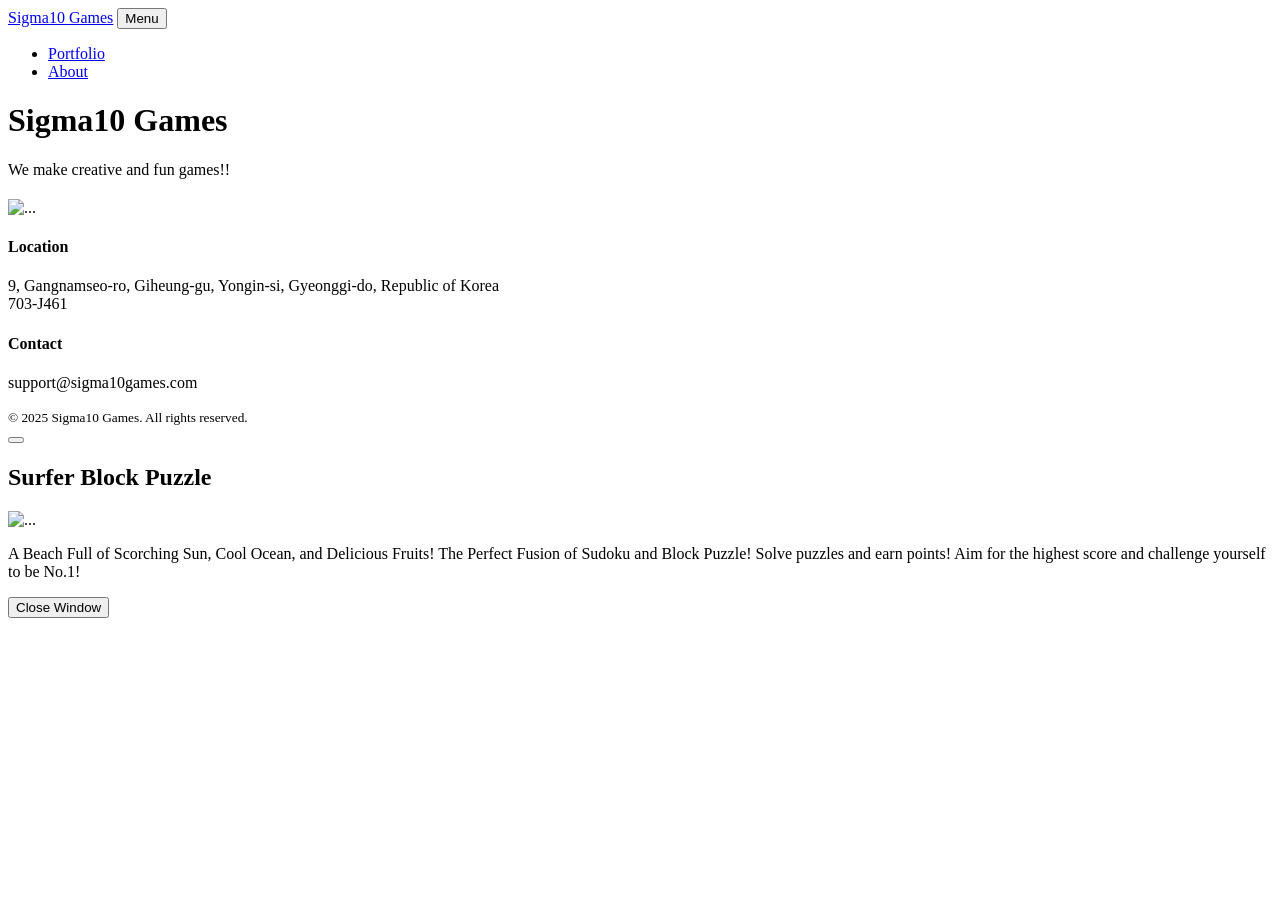
==== index.html @ 7300a193 "Add files via upload" ====
<!DOCTYPE html>
<html lang="en">
    <head>
        <meta charset="utf-8" />
        <meta name="viewport" content="width=device-width, initial-scale=1, shrink-to-fit=no" />
        <meta name="description" content="" />
        <meta name="author" content="" />
        <title>Sigma10 Games</title>
        <!-- Favicon-->
        <link rel="icon" type="image/x-icon" href="assets/favicon.ico" />
        <!-- Font Awesome icons (free version)-->
        <script src="https://use.fontawesome.com/releases/v6.3.0/js/all.js" crossorigin="anonymous"></script>
        <!-- Google fonts-->
        <link href="https://fonts.googleapis.com/css?family=Montserrat:400,700" rel="stylesheet" type="text/css" />
        <link href="https://fonts.googleapis.com/css?family=Lato:400,700,400italic,700italic" rel="stylesheet" type="text/css" />
        <!-- Core theme CSS (includes Bootstrap)-->
        <link href="css/styles.css" rel="stylesheet" />
    </head>
    <body id="page-top">
        <!-- Navigation-->
        <nav class="navbar navbar-expand-lg bg-secondary text-uppercase fixed-top" id="mainNav">
            <div class="container">
                <a class="navbar-brand" href="#page-top">Sigma10 Games</a>
                <button class="navbar-toggler text-uppercase font-weight-bold bg-primary text-white rounded" type="button" data-bs-toggle="collapse" data-bs-target="#navbarResponsive" aria-controls="navbarResponsive" aria-expanded="false" aria-label="Toggle navigation">
                    Menu
                    <i class="fas fa-bars"></i>
                </button>
                <div class="collapse navbar-collapse" id="navbarResponsive">
                    <ul class="navbar-nav ms-auto">
                        <li class="nav-item mx-0 mx-lg-1"><a class="nav-link py-3 px-0 px-lg-3 rounded" href="#portfolio">Portfolio</a></li>
                        <li class="nav-item mx-0 mx-lg-1"><a class="nav-link py-3 px-0 px-lg-3 rounded" href="#about">About</a></li>
                        <!--li class="nav-item mx-0 mx-lg-1"><a class="nav-link py-3 px-0 px-lg-3 rounded" href="#contact">Contact</a></li-->
                    </ul>
                </div>
            </div>
        </nav>
        <!-- Masthead-->
        <header class="masthead bg-primary text-white text-center">
            <div class="container d-flex align-items-center flex-column">
                <!-- Masthead Avatar Image-->
                <!-- img class="masthead-avatar mb-5" src="assets/img/background1.jpg" alt="..." /-->
                <!-- Masthead Heading-->
                <h1 class="masthead-heading text-uppercase mb-0">Sigma10 Games</h1>
                <!-- Icon Divider-->
                <div class="divider-custom divider-light">
                    <div class="divider-custom-line"></div>
                    <div class="divider-custom-icon"><i class="fas fa-star"></i></div>
                    <div class="divider-custom-line"></div>
                </div>
                <!-- Masthead Subheading-->
                <p class="masthead-subheading font-weight-light mb-0">We make creative and fun games!!</p>
            </div>
        </header>
        <!-- Portfolio Section-->
        <section class="page-section portfolio" id="portfolio">
            <div class="container">
                <!-- Portfolio Section Heading-->
                <h2 class="page-section-heading text-center text-uppercase text-secondary mb-0"></h2>
                <!-- Icon Divider-->
                <div class="divider-custom">
                    <div class="divider-custom-line"></div>
                    <div class="divider-custom-icon"><i class="fas fa-star"></i></div>
                    <div class="divider-custom-line"></div>
                </div>
                <!-- Portfolio Grid Items-->
                <div class="row justify-content-center">
                    <!-- Portfolio Item 1-->
                    <div class="col-md-6 col-lg-4 mb-5">
                        <div class="portfolio-item mx-auto" data-bs-toggle="modal" data-bs-target="#portfolioModal1">
                            <div class="portfolio-item-caption d-flex align-items-center justify-content-center h-100 w-100">
                                <div class="portfolio-item-caption-content text-center text-white"><i class="fas fa-plus fa-3x"></i></div>
                            </div>
                            <img class="img-fluid" src="assets/img/portfolio/surfer_block_puzzle.png" alt="..." />
                        </div>
                    </div>
                </div>
            </div>
        </section>
        <!-- Footer-->
        <footer class="footer text-center">
            <div class="container">
                <div class="row">
                    <!-- Footer Location-->
                    <div class="col-lg-4 mb-5 mb-lg-0">

                    </div>
                    <!-- Footer Social Icons-->
                    <div class="col-lg-4 mb-5 mb-lg-0">
                        <h4 class="text-uppercase mb-4">Location</h4>
                        <p class="lead mb-0">
                            9, Gangnamseo-ro, Giheung-gu, Yongin-si, Gyeonggi-do, Republic of Korea
                            <br />
                            703-J461
                        </p>
                    </div>
                    <!-- Footer About Text-->
                    <div class="col-lg-4">
                        <h4 class="text-uppercase mb-4">Contact</h4>
                        <p class="lead mb-0">
                            support@sigma10games.com
                        </p>
                    </div>
                </div>
            </div>
        </footer>
        <!-- Copyright Section-->
        <div class="copyright py-4 text-center text-white">
            <div class="container"><small> &copy; 2025 Sigma10 Games. All rights reserved.</small></div>
        </div>
        <!-- Portfolio Modals-->
        <!-- Portfolio Modal 1-->
        <div class="portfolio-modal modal fade" id="portfolioModal1" tabindex="-1" aria-labelledby="portfolioModal1" aria-hidden="true">
            <div class="modal-dialog modal-xl">
                <div class="modal-content">
                    <div class="modal-header border-0"><button class="btn-close" type="button" data-bs-dismiss="modal" aria-label="Close"></button></div>
                    <div class="modal-body text-center pb-5">
                        <div class="container">
                            <div class="row justify-content-center">
                                <div class="col-lg-8">
                                    <!-- Portfolio Modal - Title-->
                                    <h2 class="portfolio-modal-title text-secondary text-uppercase mb-0">Surfer Block Puzzle</h2>
                                    <!-- Icon Divider-->
                                    <div class="divider-custom">
                                        <div class="divider-custom-line"></div>
                                        <div class="divider-custom-icon"><i class="fas fa-star"></i></div>
                                        <div class="divider-custom-line"></div>
                                    </div>
                                    <!-- Portfolio Modal - Image-->
                                    <img class="img-fluid rounded mb-5" src="assets/img/portfolio/surfer_block_puzzle.png" alt="..." />
                                    <!-- Portfolio Modal - Text-->
                                    <p class="mb-4">A Beach Full of Scorching Sun, Cool Ocean, and Delicious Fruits!
                                    The Perfect Fusion of Sudoku and Block Puzzle!
                                    Solve puzzles and earn points!
                                    Aim for the highest score and challenge yourself to be No.1!</p>
                                    <button class="btn btn-primary" data-bs-dismiss="modal">
                                        <i class="fas fa-xmark fa-fw"></i>
                                        Close Window
                                    </button>
                                </div>
                            </div>
                        </div>
                    </div>
                </div>
            </div>
        </div>
        <!-- Bootstrap core JS-->
        <script src="https://cdn.jsdelivr.net/npm/bootstrap@5.2.3/dist/js/bootstrap.bundle.min.js"></script>
        <!-- Core theme JS-->
        <script src="js/scripts.js"></script>
        <!-- * * * * * * * * * * * * * * * * * * * * * * * * * * * * * * * * * * * * * * * *-->
        <!-- * *                               SB Forms JS                               * *-->
        <!-- * * Activate your form at https://startbootstrap.com/solution/contact-forms * *-->
        <!-- * * * * * * * * * * * * * * * * * * * * * * * * * * * * * * * * * * * * * * * *-->
        <script src="https://cdn.startbootstrap.com/sb-forms-latest.js"></script>
    </body>
</html>
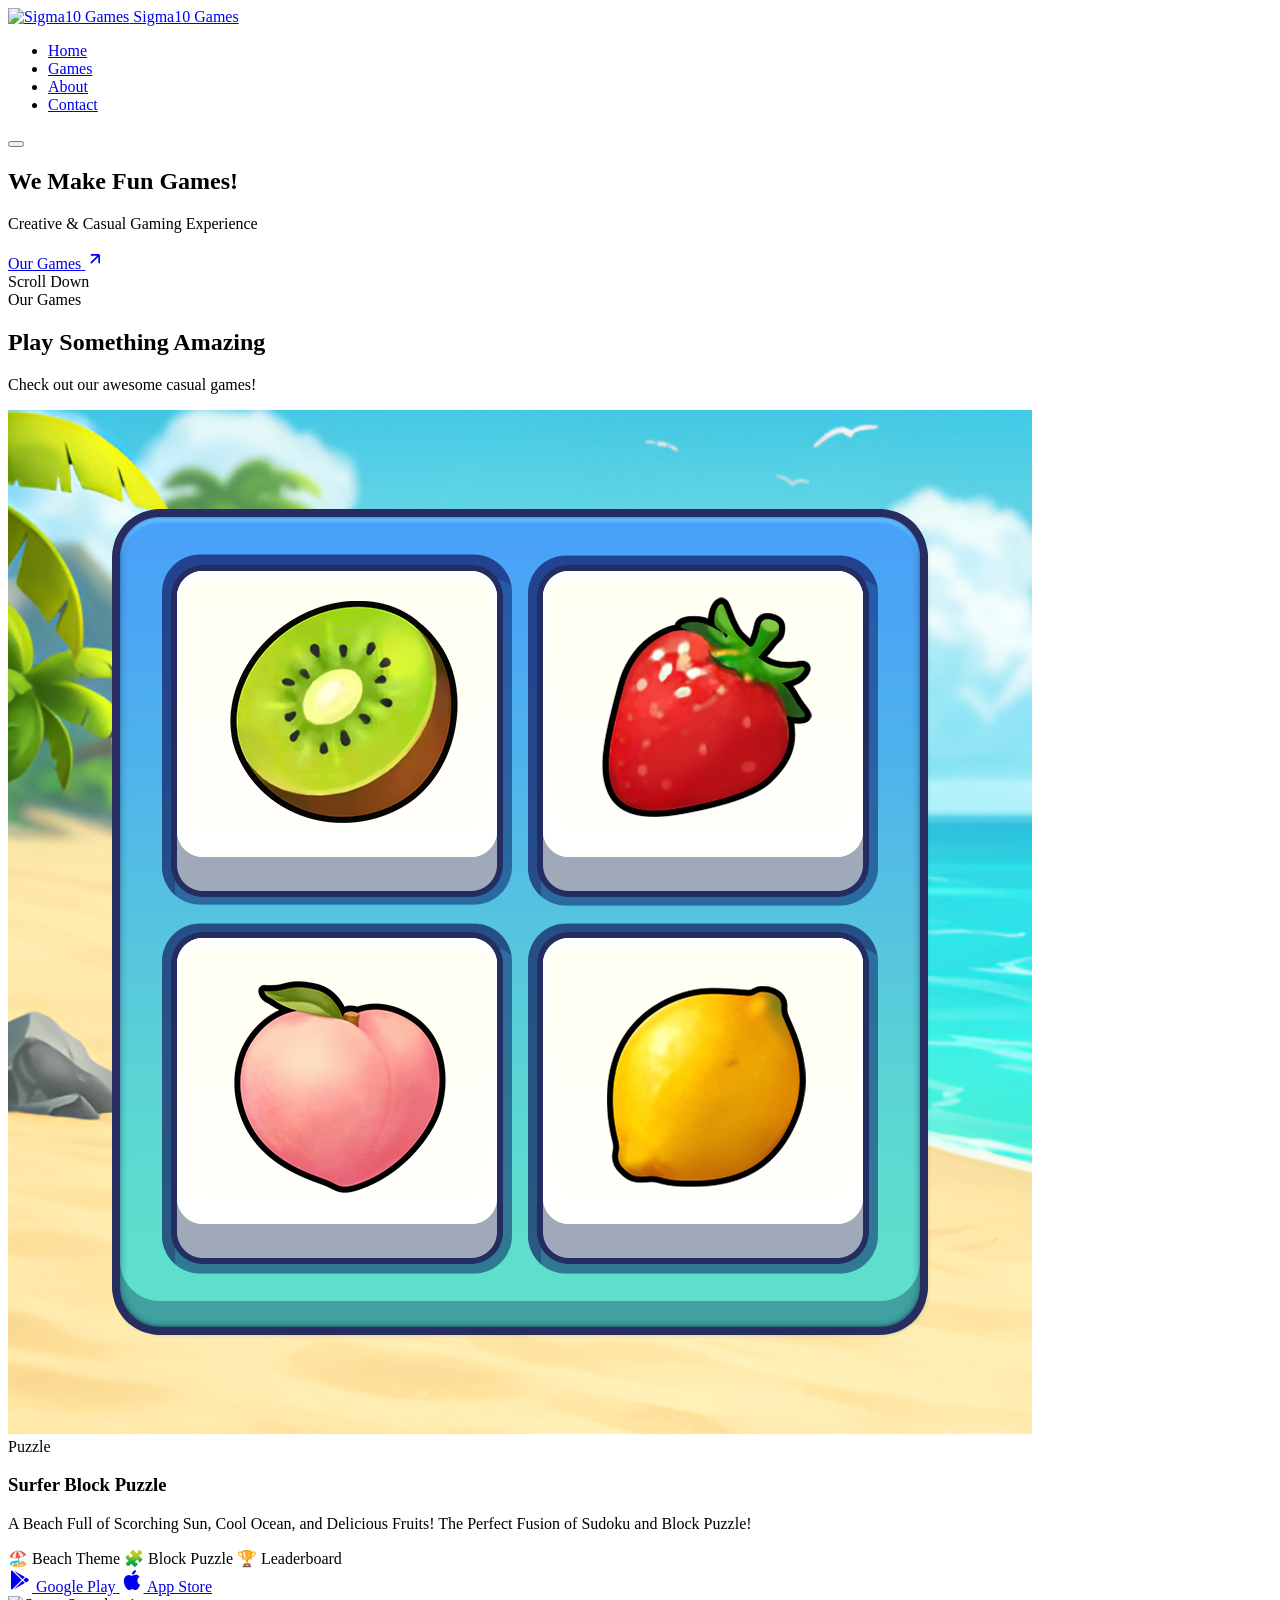
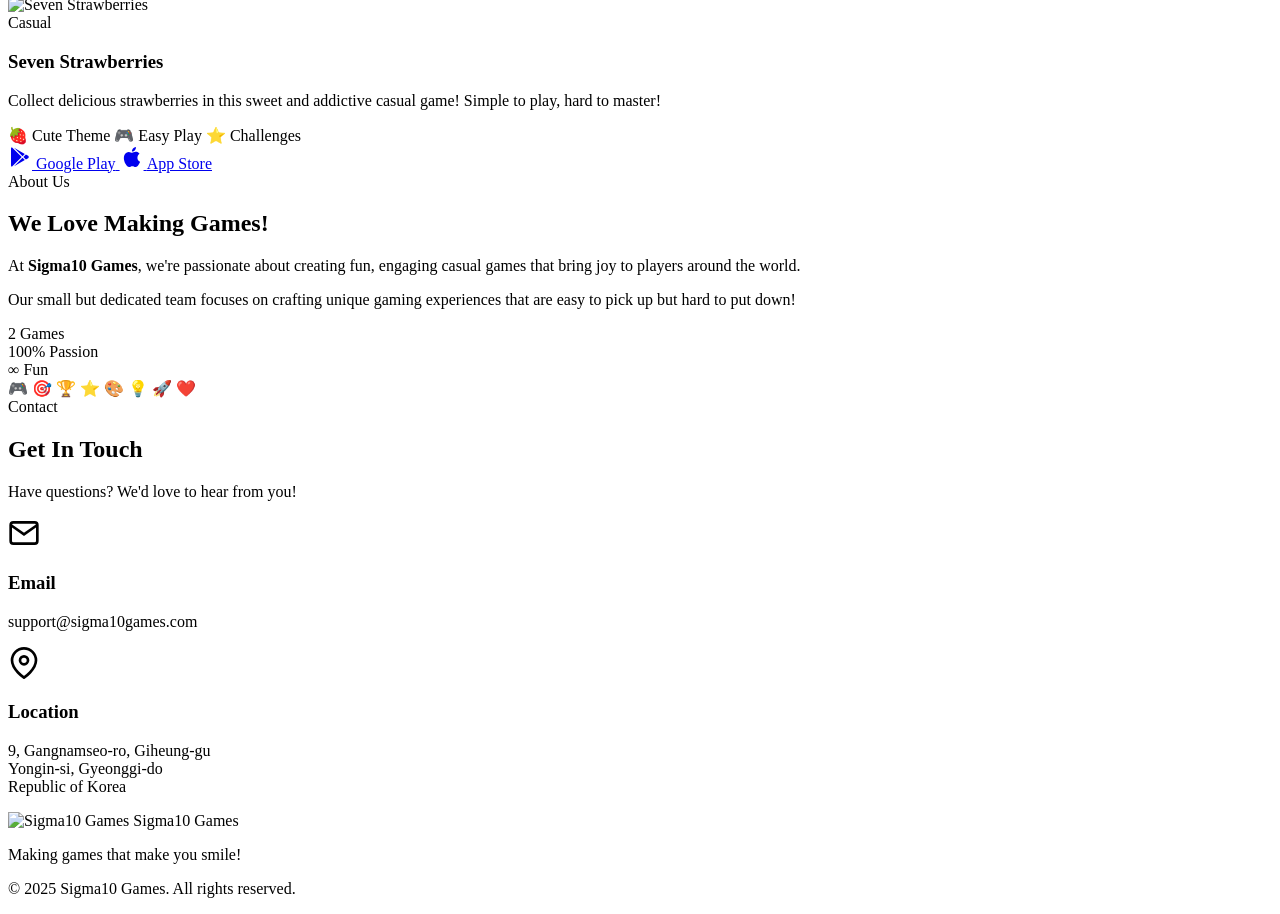
==== commit bf433555: "Add files via upload" ====
--- a/index.html
+++ b/index.html
@@ -1,156 +1,248 @@
 <!DOCTYPE html>
-<html lang="en">
-    <head>
-        <meta charset="utf-8" />
-        <meta name="viewport" content="width=device-width, initial-scale=1, shrink-to-fit=no" />
-        <meta name="description" content="" />
-        <meta name="author" content="" />
-        <title>Sigma10 Games</title>
-        <!-- Favicon-->
-        <link rel="icon" type="image/x-icon" href="assets/favicon.ico" />
-        <!-- Font Awesome icons (free version)-->
-        <script src="https://use.fontawesome.com/releases/v6.3.0/js/all.js" crossorigin="anonymous"></script>
-        <!-- Google fonts-->
-        <link href="https://fonts.googleapis.com/css?family=Montserrat:400,700" rel="stylesheet" type="text/css" />
-        <link href="https://fonts.googleapis.com/css?family=Lato:400,700,400italic,700italic" rel="stylesheet" type="text/css" />
-        <!-- Core theme CSS (includes Bootstrap)-->
-        <link href="css/styles.css" rel="stylesheet" />
-    </head>
-    <body id="page-top">
-        <!-- Navigation-->
-        <nav class="navbar navbar-expand-lg bg-secondary text-uppercase fixed-top" id="mainNav">
-            <div class="container">
-                <a class="navbar-brand" href="#page-top">Sigma10 Games</a>
-                <button class="navbar-toggler text-uppercase font-weight-bold bg-primary text-white rounded" type="button" data-bs-toggle="collapse" data-bs-target="#navbarResponsive" aria-controls="navbarResponsive" aria-expanded="false" aria-label="Toggle navigation">
-                    Menu
-                    <i class="fas fa-bars"></i>
-                </button>
-                <div class="collapse navbar-collapse" id="navbarResponsive">
-                    <ul class="navbar-nav ms-auto">
-                        <li class="nav-item mx-0 mx-lg-1"><a class="nav-link py-3 px-0 px-lg-3 rounded" href="#portfolio">Portfolio</a></li>
-                        <li class="nav-item mx-0 mx-lg-1"><a class="nav-link py-3 px-0 px-lg-3 rounded" href="#about">About</a></li>
-                        <!--li class="nav-item mx-0 mx-lg-1"><a class="nav-link py-3 px-0 px-lg-3 rounded" href="#contact">Contact</a></li-->
-                    </ul>
-                </div>
-            </div>
-        </nav>
-        <!-- Masthead-->
-        <header class="masthead bg-primary text-white text-center">
-            <div class="container d-flex align-items-center flex-column">
-                <!-- Masthead Avatar Image-->
-                <!-- img class="masthead-avatar mb-5" src="assets/img/background1.jpg" alt="..." /-->
-                <!-- Masthead Heading-->
-                <h1 class="masthead-heading text-uppercase mb-0">Sigma10 Games</h1>
-                <!-- Icon Divider-->
-                <div class="divider-custom divider-light">
-                    <div class="divider-custom-line"></div>
-                    <div class="divider-custom-icon"><i class="fas fa-star"></i></div>
-                    <div class="divider-custom-line"></div>
-                </div>
-                <!-- Masthead Subheading-->
-                <p class="masthead-subheading font-weight-light mb-0">We make creative and fun games!!</p>
-            </div>
-        </header>
-        <!-- Portfolio Section-->
-        <section class="page-section portfolio" id="portfolio">
-            <div class="container">
-                <!-- Portfolio Section Heading-->
-                <h2 class="page-section-heading text-center text-uppercase text-secondary mb-0"></h2>
-                <!-- Icon Divider-->
-                <div class="divider-custom">
-                    <div class="divider-custom-line"></div>
-                    <div class="divider-custom-icon"><i class="fas fa-star"></i></div>
-                    <div class="divider-custom-line"></div>
-                </div>
-                <!-- Portfolio Grid Items-->
-                <div class="row justify-content-center">
-                    <!-- Portfolio Item 1-->
-                    <div class="col-md-6 col-lg-4 mb-5">
-                        <div class="portfolio-item mx-auto" data-bs-toggle="modal" data-bs-target="#portfolioModal1">
-                            <div class="portfolio-item-caption d-flex align-items-center justify-content-center h-100 w-100">
-                                <div class="portfolio-item-caption-content text-center text-white"><i class="fas fa-plus fa-3x"></i></div>
-                            </div>
-                            <img class="img-fluid" src="assets/img/portfolio/surfer_block_puzzle.png" alt="..." />
-                        </div>
-                    </div>
-                </div>
-            </div>
-        </section>
-        <!-- Footer-->
-        <footer class="footer text-center">
-            <div class="container">
-                <div class="row">
-                    <!-- Footer Location-->
-                    <div class="col-lg-4 mb-5 mb-lg-0">
-
-                    </div>
-                    <!-- Footer Social Icons-->
-                    <div class="col-lg-4 mb-5 mb-lg-0">
-                        <h4 class="text-uppercase mb-4">Location</h4>
-                        <p class="lead mb-0">
-                            9, Gangnamseo-ro, Giheung-gu, Yongin-si, Gyeonggi-do, Republic of Korea
-                            <br />
-                            703-J461
+<html lang="ko">
+<head>
+    <meta charset="UTF-8">
+    <meta name="viewport" content="width=device-width, initial-scale=1.0">
+    <meta name="description" content="Sigma10 Games - We make fun and creative casual games!">
+    <title>Sigma10 Games</title>
+    <link rel="icon" type="image/x-icon" href="assets/favicon.ico">
+    <link href="https://fonts.googleapis.com/css2?family=Nunito:wght@400;600;700;800&display=swap" rel="stylesheet">
+    <link rel="stylesheet" href="css/styles.css">
+</head>
+<body>
+    <!-- Navigation -->
+    <nav class="navbar">
+        <div class="container nav-container">
+            <a href="#" class="logo">
+                <img src="assets/img/SIGMA10_LOGO.png" alt="Sigma10 Games">
+                <span>Sigma10 Games</span>
+            </a>
+            <ul class="nav-links">
+                <li><a href="#home">Home</a></li>
+                <li><a href="#games">Games</a></li>
+                <li><a href="#about">About</a></li>
+                <li><a href="#contact">Contact</a></li>
+            </ul>
+            <button class="mobile-menu-btn" aria-label="Toggle menu">
+                <span></span>
+                <span></span>
+                <span></span>
+            </button>
+        </div>
+    </nav>
+
+    <!-- Hero Section -->
+    <section id="home" class="hero">
+        <div class="hero-bg">
+            <div class="floating-shape shape1"></div>
+            <div class="floating-shape shape2"></div>
+            <div class="floating-shape shape3"></div>
+            <div class="floating-shape shape4"></div>
+            <div class="floating-shape shape5"></div>
+        </div>
+        <div class="container hero-content">
+            <h1 class="hero-title">
+                <span class="wave">W</span><span class="wave">e</span><span class="wave"> </span>
+                <span class="wave">M</span><span class="wave">a</span><span class="wave">k</span><span class="wave">e</span><span class="wave"> </span>
+                <span class="highlight">Fun</span> Games!
+            </h1>
+            <p class="hero-subtitle">Creative & Casual Gaming Experience</p>
+            <a href="#games" class="btn btn-primary">
+                <span>Our Games</span>
+                <svg width="20" height="20" viewBox="0 0 24 24" fill="none" stroke="currentColor" stroke-width="2">
+                    <path d="M7 17L17 7M17 7H7M17 7V17"/>
+                </svg>
+            </a>
+        </div>
+        <div class="scroll-indicator">
+            <div class="mouse">
+                <div class="wheel"></div>
+            </div>
+            <span>Scroll Down</span>
+        </div>
+    </section>
+
+    <!-- Games Section -->
+    <section id="games" class="games-section">
+        <div class="container">
+            <div class="section-header">
+                <span class="section-tag">Our Games</span>
+                <h2 class="section-title">Play Something Amazing</h2>
+                <p class="section-desc">Check out our awesome casual games!</p>
+            </div>
+
+            <div class="games-grid">
+                <!-- Game 1: Surfer Block Puzzle -->
+                <div class="game-card">
+                    <div class="game-image">
+                        <img src="assets/img/portfolio/surfer_block_puzzle.png" alt="Surfer Block Puzzle">
+                        <div class="game-overlay">
+                            <span class="game-badge">Puzzle</span>
+                        </div>
+                    </div>
+                    <div class="game-content">
+                        <h3 class="game-title">Surfer Block Puzzle</h3>
+                        <p class="game-desc">
+                            A Beach Full of Scorching Sun, Cool Ocean, and Delicious Fruits!
+                            The Perfect Fusion of Sudoku and Block Puzzle!
                         </p>
-                    </div>
-                    <!-- Footer About Text-->
-                    <div class="col-lg-4">
-                        <h4 class="text-uppercase mb-4">Contact</h4>
-                        <p class="lead mb-0">
-                            support@sigma10games.com
+                        <div class="game-features">
+                            <span class="feature"><span class="feature-icon">🏖️</span> Beach Theme</span>
+                            <span class="feature"><span class="feature-icon">🧩</span> Block Puzzle</span>
+                            <span class="feature"><span class="feature-icon">🏆</span> Leaderboard</span>
+                        </div>
+                        <div class="game-links">
+                            <a href="https://play.google.com/store/apps/details?id=com.marina.projj" target="_blank" class="store-btn google-play">
+                                <svg viewBox="0 0 24 24" width="24" height="24">
+                                    <path fill="currentColor" d="M3,20.5V3.5C3,2.91 3.34,2.39 3.84,2.15L13.69,12L3.84,21.85C3.34,21.6 3,21.09 3,20.5M16.81,15.12L6.05,21.34L14.54,12.85L16.81,15.12M20.16,10.81C20.5,11.08 20.75,11.5 20.75,12C20.75,12.5 20.5,12.92 20.16,13.19L17.89,14.5L15.39,12L17.89,9.5L20.16,10.81M6.05,2.66L16.81,8.88L14.54,11.15L6.05,2.66Z"/>
+                                </svg>
+                                <span>Google Play</span>
+                            </a>
+                            <a href="https://apps.apple.com/app/id6695753098" target="_blank" class="store-btn app-store">
+                                <svg viewBox="0 0 24 24" width="24" height="24">
+                                    <path fill="currentColor" d="M18.71,19.5C17.88,20.74 17,21.95 15.66,21.97C14.32,22 13.89,21.18 12.37,21.18C10.84,21.18 10.37,21.95 9.1,22C7.79,22.05 6.8,20.68 5.96,19.47C4.25,17 2.94,12.45 4.7,9.39C5.57,7.87 7.13,6.91 8.82,6.88C10.1,6.86 11.32,7.75 12.11,7.75C12.89,7.75 14.37,6.68 15.92,6.84C16.57,6.87 18.39,7.1 19.56,8.82C19.47,8.88 17.39,10.1 17.41,12.63C17.44,15.65 20.06,16.66 20.09,16.67C20.06,16.74 19.67,18.11 18.71,19.5M13,3.5C13.73,2.67 14.94,2.04 15.94,2C16.07,3.17 15.6,4.35 14.9,5.19C14.21,6.04 13.07,6.7 11.95,6.61C11.8,5.46 12.36,4.26 13,3.5Z"/>
+                                </svg>
+                                <span>App Store</span>
+                            </a>
+                        </div>
+                    </div>
+                </div>
+
+                <!-- Game 2: Seven Strawberries -->
+                <div class="game-card">
+                    <div class="game-image">
+                        <img src="assets/img/portfolio/seven_strawberries.png" alt="Seven Strawberries">
+                        <div class="game-overlay">
+                            <span class="game-badge">Casual</span>
+                        </div>
+                    </div>
+                    <div class="game-content">
+                        <h3 class="game-title">Seven Strawberries</h3>
+                        <p class="game-desc">
+                            Collect delicious strawberries in this sweet and addictive casual game!
+                            Simple to play, hard to master!
                         </p>
-                    </div>
-                </div>
-            </div>
-        </footer>
-        <!-- Copyright Section-->
-        <div class="copyright py-4 text-center text-white">
-            <div class="container"><small> &copy; 2025 Sigma10 Games. All rights reserved.</small></div>
-        </div>
-        <!-- Portfolio Modals-->
-        <!-- Portfolio Modal 1-->
-        <div class="portfolio-modal modal fade" id="portfolioModal1" tabindex="-1" aria-labelledby="portfolioModal1" aria-hidden="true">
-            <div class="modal-dialog modal-xl">
-                <div class="modal-content">
-                    <div class="modal-header border-0"><button class="btn-close" type="button" data-bs-dismiss="modal" aria-label="Close"></button></div>
-                    <div class="modal-body text-center pb-5">
-                        <div class="container">
-                            <div class="row justify-content-center">
-                                <div class="col-lg-8">
-                                    <!-- Portfolio Modal - Title-->
-                                    <h2 class="portfolio-modal-title text-secondary text-uppercase mb-0">Surfer Block Puzzle</h2>
-                                    <!-- Icon Divider-->
-                                    <div class="divider-custom">
-                                        <div class="divider-custom-line"></div>
-                                        <div class="divider-custom-icon"><i class="fas fa-star"></i></div>
-                                        <div class="divider-custom-line"></div>
-                                    </div>
-                                    <!-- Portfolio Modal - Image-->
-                                    <img class="img-fluid rounded mb-5" src="assets/img/portfolio/surfer_block_puzzle.png" alt="..." />
-                                    <!-- Portfolio Modal - Text-->
-                                    <p class="mb-4">A Beach Full of Scorching Sun, Cool Ocean, and Delicious Fruits!
-                                    The Perfect Fusion of Sudoku and Block Puzzle!
-                                    Solve puzzles and earn points!
-                                    Aim for the highest score and challenge yourself to be No.1!</p>
-                                    <button class="btn btn-primary" data-bs-dismiss="modal">
-                                        <i class="fas fa-xmark fa-fw"></i>
-                                        Close Window
-                                    </button>
-                                </div>
-                            </div>
-                        </div>
-                    </div>
-                </div>
-            </div>
-        </div>
-        <!-- Bootstrap core JS-->
-        <script src="https://cdn.jsdelivr.net/npm/bootstrap@5.2.3/dist/js/bootstrap.bundle.min.js"></script>
-        <!-- Core theme JS-->
-        <script src="js/scripts.js"></script>
-        <!-- * * * * * * * * * * * * * * * * * * * * * * * * * * * * * * * * * * * * * * * *-->
-        <!-- * *                               SB Forms JS                               * *-->
-        <!-- * * Activate your form at https://startbootstrap.com/solution/contact-forms * *-->
-        <!-- * * * * * * * * * * * * * * * * * * * * * * * * * * * * * * * * * * * * * * * *-->
-        <script src="https://cdn.startbootstrap.com/sb-forms-latest.js"></script>
-    </body>
+                        <div class="game-features">
+                            <span class="feature"><span class="feature-icon">🍓</span> Cute Theme</span>
+                            <span class="feature"><span class="feature-icon">🎮</span> Easy Play</span>
+                            <span class="feature"><span class="feature-icon">⭐</span> Challenges</span>
+                        </div>
+                        <div class="game-links">
+                            <a href="https://play.google.com/store/apps/details?id=com.sigma10games.sevenstrawberries" target="_blank" class="store-btn google-play">
+                                <svg viewBox="0 0 24 24" width="24" height="24">
+                                    <path fill="currentColor" d="M3,20.5V3.5C3,2.91 3.34,2.39 3.84,2.15L13.69,12L3.84,21.85C3.34,21.6 3,21.09 3,20.5M16.81,15.12L6.05,21.34L14.54,12.85L16.81,15.12M20.16,10.81C20.5,11.08 20.75,11.5 20.75,12C20.75,12.5 20.5,12.92 20.16,13.19L17.89,14.5L15.39,12L17.89,9.5L20.16,10.81M6.05,2.66L16.81,8.88L14.54,11.15L6.05,2.66Z"/>
+                                </svg>
+                                <span>Google Play</span>
+                            </a>
+                            <a href="https://apps.apple.com/app/id6746425156" target="_blank" class="store-btn app-store">
+                                <svg viewBox="0 0 24 24" width="24" height="24">
+                                    <path fill="currentColor" d="M18.71,19.5C17.88,20.74 17,21.95 15.66,21.97C14.32,22 13.89,21.18 12.37,21.18C10.84,21.18 10.37,21.95 9.1,22C7.79,22.05 6.8,20.68 5.96,19.47C4.25,17 2.94,12.45 4.7,9.39C5.57,7.87 7.13,6.91 8.82,6.88C10.1,6.86 11.32,7.75 12.11,7.75C12.89,7.75 14.37,6.68 15.92,6.84C16.57,6.87 18.39,7.1 19.56,8.82C19.47,8.88 17.39,10.1 17.41,12.63C17.44,15.65 20.06,16.66 20.09,16.67C20.06,16.74 19.67,18.11 18.71,19.5M13,3.5C13.73,2.67 14.94,2.04 15.94,2C16.07,3.17 15.6,4.35 14.9,5.19C14.21,6.04 13.07,6.7 11.95,6.61C11.8,5.46 12.36,4.26 13,3.5Z"/>
+                                </svg>
+                                <span>App Store</span>
+                            </a>
+                        </div>
+                    </div>
+                </div>
+            </div>
+        </div>
+    </section>
+
+    <!-- About Section -->
+    <section id="about" class="about-section">
+        <div class="container">
+            <div class="about-content">
+                <div class="about-text">
+                    <span class="section-tag">About Us</span>
+                    <h2 class="section-title">We Love Making Games!</h2>
+                    <p>
+                        At <strong>Sigma10 Games</strong>, we're passionate about creating fun,
+                        engaging casual games that bring joy to players around the world.
+                    </p>
+                    <p>
+                        Our small but dedicated team focuses on crafting unique gaming experiences
+                        that are easy to pick up but hard to put down!
+                    </p>
+                    <div class="about-stats">
+                        <div class="stat">
+                            <span class="stat-number">2</span>
+                            <span class="stat-label">Games</span>
+                        </div>
+                        <div class="stat">
+                            <span class="stat-number">100%</span>
+                            <span class="stat-label">Passion</span>
+                        </div>
+                        <div class="stat">
+                            <span class="stat-number">∞</span>
+                            <span class="stat-label">Fun</span>
+                        </div>
+                    </div>
+                </div>
+                <div class="about-visual">
+                    <div class="emoji-cloud">
+                        <span class="emoji e1">🎮</span>
+                        <span class="emoji e2">🎯</span>
+                        <span class="emoji e3">🏆</span>
+                        <span class="emoji e4">⭐</span>
+                        <span class="emoji e5">🎨</span>
+                        <span class="emoji e6">💡</span>
+                        <span class="emoji e7">🚀</span>
+                        <span class="emoji e8">❤️</span>
+                    </div>
+                </div>
+            </div>
+        </div>
+    </section>
+
+    <!-- Contact Section -->
+    <section id="contact" class="contact-section">
+        <div class="container">
+            <div class="section-header">
+                <span class="section-tag">Contact</span>
+                <h2 class="section-title">Get In Touch</h2>
+                <p class="section-desc">Have questions? We'd love to hear from you!</p>
+            </div>
+
+            <div class="contact-cards">
+                <div class="contact-card">
+                    <div class="contact-icon">
+                        <svg width="32" height="32" viewBox="0 0 24 24" fill="none" stroke="currentColor" stroke-width="2">
+                            <path d="M4 4h16c1.1 0 2 .9 2 2v12c0 1.1-.9 2-2 2H4c-1.1 0-2-.9-2-2V6c0-1.1.9-2 2-2z"/>
+                            <polyline points="22,6 12,13 2,6"/>
+                        </svg>
+                    </div>
+                    <h3>Email</h3>
+                    <p>support@sigma10games.com</p>
+                </div>
+                <div class="contact-card">
+                    <div class="contact-icon">
+                        <svg width="32" height="32" viewBox="0 0 24 24" fill="none" stroke="currentColor" stroke-width="2">
+                            <path d="M21 10c0 7-9 13-9 13s-9-6-9-13a9 9 0 0 1 18 0z"/>
+                            <circle cx="12" cy="10" r="3"/>
+                        </svg>
+                    </div>
+                    <h3>Location</h3>
+                    <p>9, Gangnamseo-ro, Giheung-gu<br>Yongin-si, Gyeonggi-do<br>Republic of Korea</p>
+                </div>
+            </div>
+        </div>
+    </section>
+
+    <!-- Footer -->
+    <footer class="footer">
+        <div class="container">
+            <div class="footer-content">
+                <div class="footer-logo">
+                    <img src="assets/img/SIGMA10_LOGO.png" alt="Sigma10 Games">
+                    <span>Sigma10 Games</span>
+                </div>
+                <p class="footer-tagline">Making games that make you smile!</p>
+            </div>
+            <div class="footer-bottom">
+                <p>&copy; 2025 Sigma10 Games. All rights reserved.</p>
+            </div>
+        </div>
+    </footer>
+
+    <script src="js/scripts.js"></script>
+</body>
 </html>
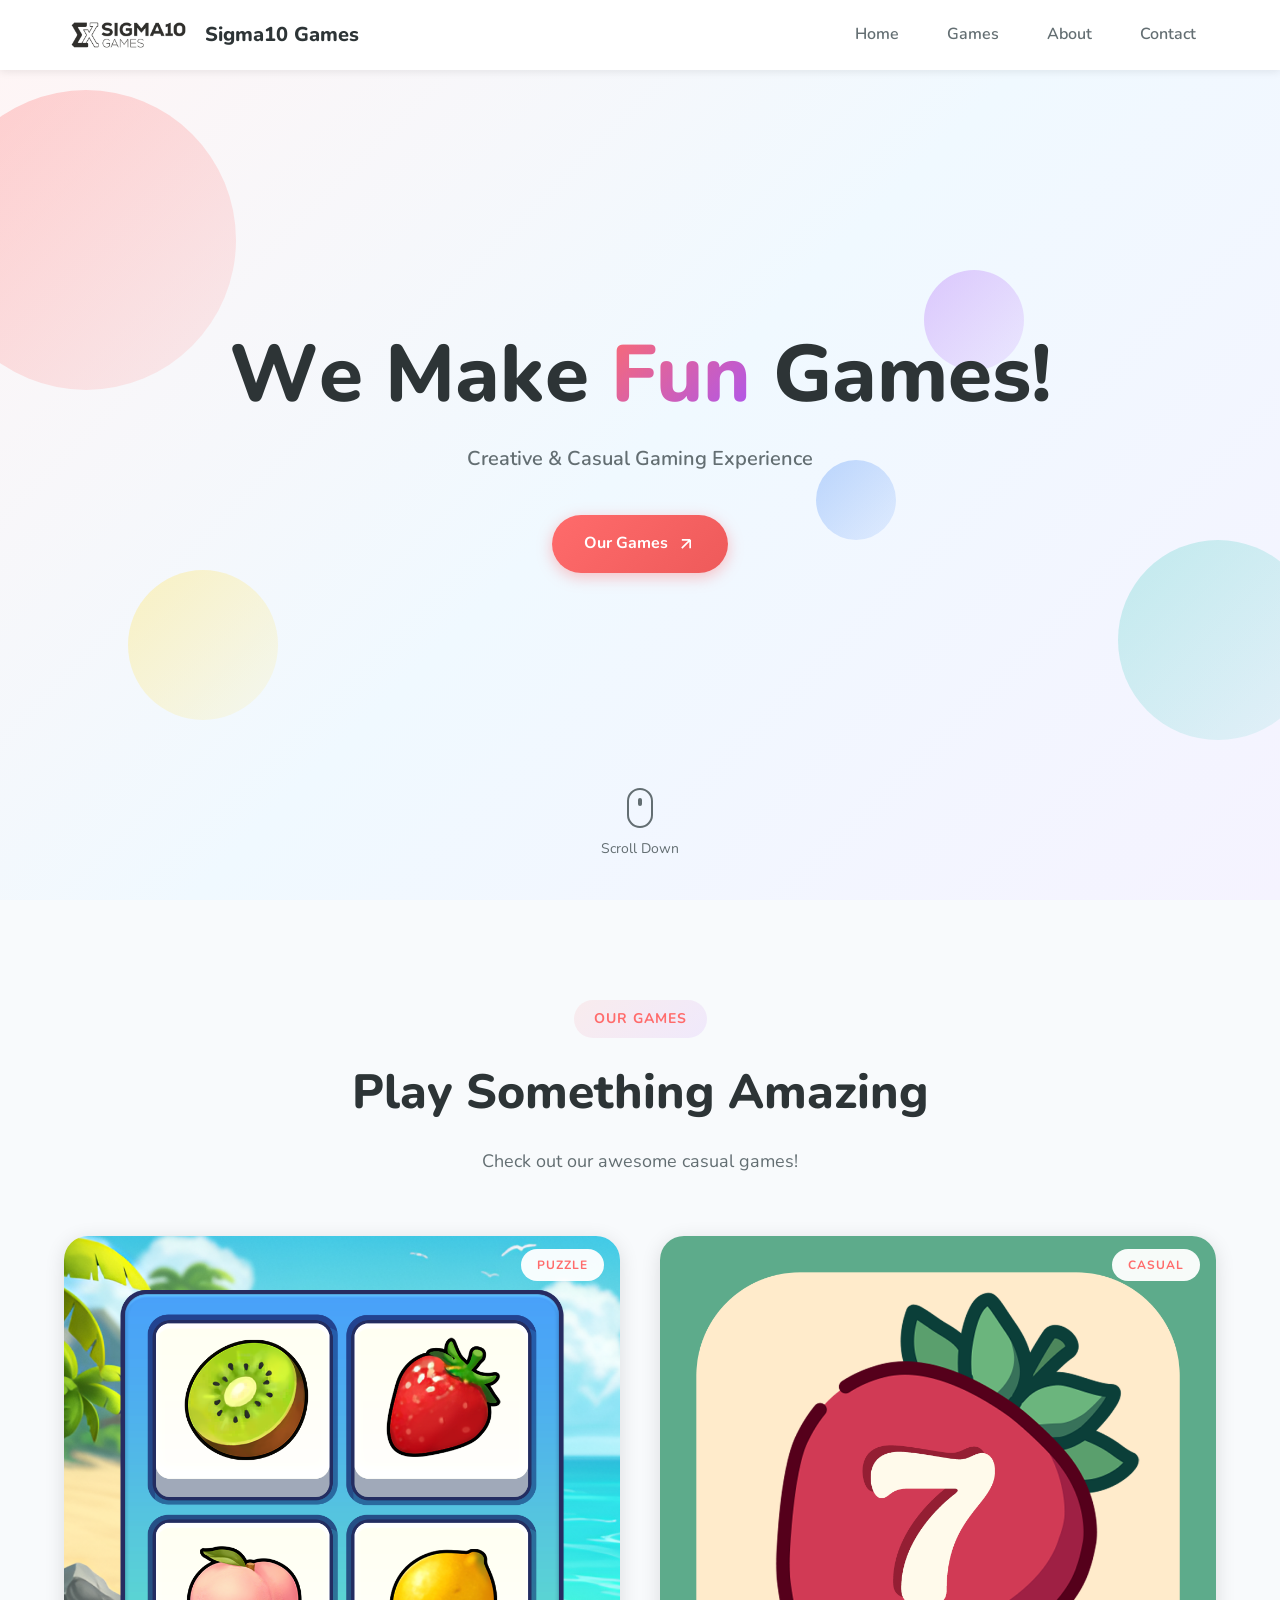
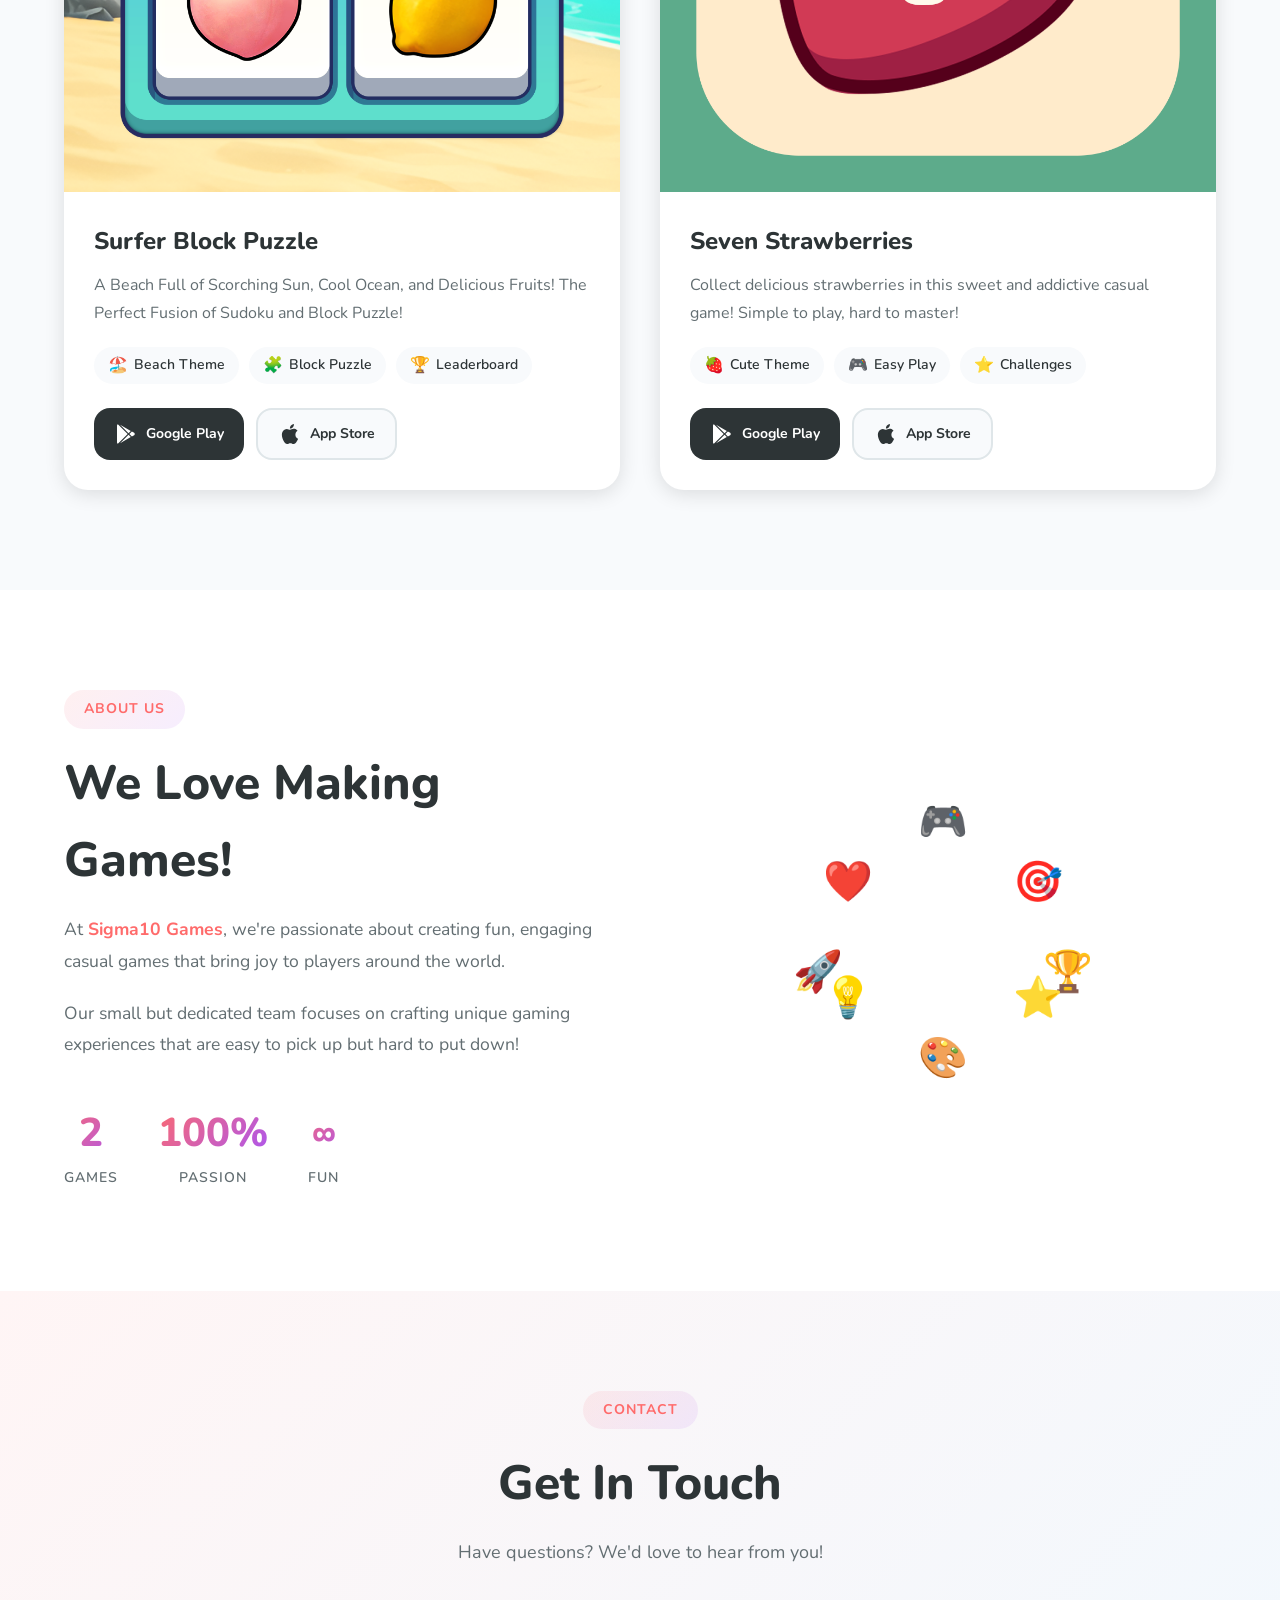
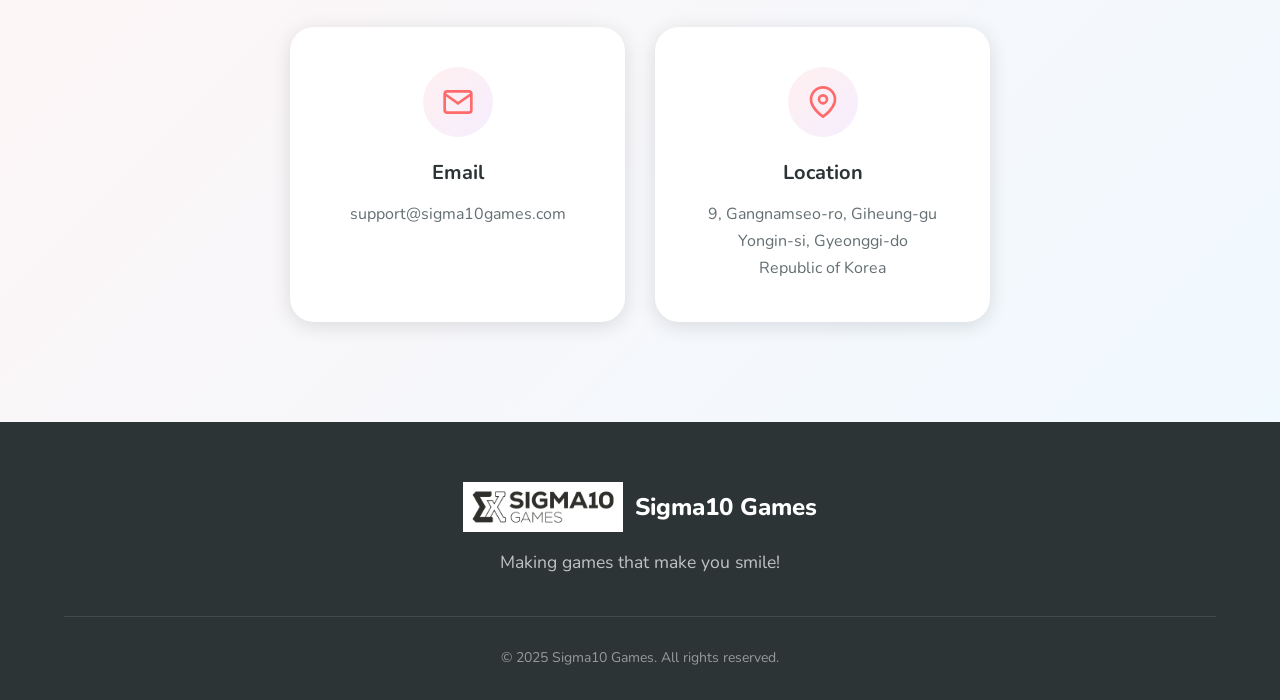
==== commit e0ffdae4: "Add cache busting query params to CSS and JS Co-Authored-By: Claude Opus 4.6 <noreply@anthropic.com>" ====
--- a/index.html
+++ b/index.html
@@ -7,7 +7,7 @@
     <title>Sigma10 Games</title>
     <link rel="icon" type="image/x-icon" href="assets/favicon.ico">
     <link href="https://fonts.googleapis.com/css2?family=Nunito:wght@400;600;700;800&display=swap" rel="stylesheet">
-    <link rel="stylesheet" href="css/styles.css">
+    <link rel="stylesheet" href="css/styles.css?v=2">
 </head>
 <body>
     <!-- Navigation -->
@@ -243,6 +243,6 @@
         </div>
     </footer>
 
-    <script src="js/scripts.js"></script>
+    <script src="js/scripts.js?v=2"></script>
 </body>
 </html>
--- a/css/styles.css
+++ b/css/styles.css
@@ -0,0 +1,772 @@
+/* ===== CSS Variables ===== */
+:root {
+    --primary: #FF6B6B;
+    --primary-dark: #ee5a5a;
+    --secondary: #4ECDC4;
+    --accent: #FFE66D;
+    --purple: #A855F7;
+    --blue: #3B82F6;
+    --dark: #2D3436;
+    --gray: #636E72;
+    --light-gray: #DFE6E9;
+    --white: #FFFFFF;
+    --bg-light: #F8FAFC;
+    --bg-gradient: linear-gradient(135deg, #667eea 0%, #764ba2 100%);
+    --shadow-sm: 0 2px 8px rgba(0, 0, 0, 0.08);
+    --shadow-md: 0 4px 20px rgba(0, 0, 0, 0.12);
+    --shadow-lg: 0 8px 40px rgba(0, 0, 0, 0.15);
+    --radius-sm: 8px;
+    --radius-md: 16px;
+    --radius-lg: 24px;
+    --radius-full: 9999px;
+    --transition: all 0.3s ease;
+}
+
+/* ===== Reset & Base ===== */
+*, *::before, *::after {
+    margin: 0;
+    padding: 0;
+    box-sizing: border-box;
+}
+
+html {
+    scroll-behavior: smooth;
+}
+
+body {
+    font-family: 'Nunito', sans-serif;
+    font-size: 16px;
+    line-height: 1.6;
+    color: var(--dark);
+    background: var(--white);
+    overflow-x: hidden;
+}
+
+a {
+    text-decoration: none;
+    color: inherit;
+}
+
+ul {
+    list-style: none;
+}
+
+img {
+    max-width: 100%;
+    height: auto;
+    display: block;
+}
+
+.container {
+    max-width: 1200px;
+    margin: 0 auto;
+    padding: 0 24px;
+}
+
+/* ===== Navigation ===== */
+.navbar {
+    position: fixed;
+    top: 0;
+    left: 0;
+    right: 0;
+    z-index: 1000;
+    background: rgba(255, 255, 255, 0.95);
+    backdrop-filter: blur(10px);
+    box-shadow: var(--shadow-sm);
+    transition: var(--transition);
+}
+
+.nav-container {
+    display: flex;
+    align-items: center;
+    justify-content: space-between;
+    height: 70px;
+}
+
+.logo {
+    display: flex;
+    align-items: center;
+    gap: 12px;
+    font-weight: 800;
+    font-size: 1.25rem;
+    color: var(--dark);
+}
+
+.logo img {
+    height: 40px;
+    width: auto;
+}
+
+.nav-links {
+    display: flex;
+    align-items: center;
+    gap: 8px;
+}
+
+.nav-links a {
+    padding: 10px 20px;
+    font-weight: 600;
+    color: var(--gray);
+    border-radius: var(--radius-full);
+    transition: var(--transition);
+}
+
+.nav-links a:hover {
+    color: var(--primary);
+    background: rgba(255, 107, 107, 0.1);
+}
+
+.mobile-menu-btn {
+    display: none;
+    flex-direction: column;
+    gap: 5px;
+    background: none;
+    border: none;
+    cursor: pointer;
+    padding: 8px;
+}
+
+.mobile-menu-btn span {
+    width: 25px;
+    height: 3px;
+    background: var(--dark);
+    border-radius: 2px;
+    transition: var(--transition);
+}
+
+/* ===== Hero Section ===== */
+.hero {
+    min-height: 100vh;
+    display: flex;
+    align-items: center;
+    justify-content: center;
+    position: relative;
+    background: linear-gradient(135deg, #FFF5F5 0%, #F0F9FF 50%, #F5F3FF 100%);
+    overflow: hidden;
+}
+
+.hero-bg {
+    position: absolute;
+    inset: 0;
+    pointer-events: none;
+}
+
+.floating-shape {
+    position: absolute;
+    border-radius: 50%;
+    animation: float 6s ease-in-out infinite;
+}
+
+.shape1 {
+    width: 300px;
+    height: 300px;
+    background: linear-gradient(135deg, rgba(255, 107, 107, 0.3), rgba(255, 107, 107, 0.1));
+    top: 10%;
+    left: -5%;
+    animation-delay: 0s;
+}
+
+.shape2 {
+    width: 200px;
+    height: 200px;
+    background: linear-gradient(135deg, rgba(78, 205, 196, 0.3), rgba(78, 205, 196, 0.1));
+    top: 60%;
+    right: -3%;
+    animation-delay: 1s;
+}
+
+.shape3 {
+    width: 150px;
+    height: 150px;
+    background: linear-gradient(135deg, rgba(255, 230, 109, 0.4), rgba(255, 230, 109, 0.1));
+    bottom: 20%;
+    left: 10%;
+    animation-delay: 2s;
+}
+
+.shape4 {
+    width: 100px;
+    height: 100px;
+    background: linear-gradient(135deg, rgba(168, 85, 247, 0.3), rgba(168, 85, 247, 0.1));
+    top: 30%;
+    right: 20%;
+    animation-delay: 3s;
+}
+
+.shape5 {
+    width: 80px;
+    height: 80px;
+    background: linear-gradient(135deg, rgba(59, 130, 246, 0.3), rgba(59, 130, 246, 0.1));
+    bottom: 40%;
+    right: 30%;
+    animation-delay: 4s;
+}
+
+@keyframes float {
+    0%, 100% { transform: translateY(0) rotate(0deg); }
+    50% { transform: translateY(-30px) rotate(10deg); }
+}
+
+.hero-content {
+    text-align: center;
+    position: relative;
+    z-index: 1;
+}
+
+.hero-title {
+    font-size: clamp(2.5rem, 8vw, 5rem);
+    font-weight: 800;
+    line-height: 1.2;
+    margin-bottom: 20px;
+    color: var(--dark);
+}
+
+.hero-title .wave {
+    display: inline-block;
+    animation: wave 2s ease-in-out infinite;
+}
+
+.hero-title .wave:nth-child(2) { animation-delay: 0.1s; }
+.hero-title .wave:nth-child(3) { animation-delay: 0.2s; }
+.hero-title .wave:nth-child(4) { animation-delay: 0.3s; }
+.hero-title .wave:nth-child(5) { animation-delay: 0.4s; }
+.hero-title .wave:nth-child(6) { animation-delay: 0.5s; }
+.hero-title .wave:nth-child(7) { animation-delay: 0.6s; }
+.hero-title .wave:nth-child(8) { animation-delay: 0.7s; }
+
+@keyframes wave {
+    0%, 100% { transform: translateY(0); }
+    50% { transform: translateY(-10px); }
+}
+
+.hero-title .highlight {
+    background: linear-gradient(135deg, var(--primary), var(--purple));
+    -webkit-background-clip: text;
+    -webkit-text-fill-color: transparent;
+    background-clip: text;
+}
+
+.hero-subtitle {
+    font-size: 1.25rem;
+    color: var(--gray);
+    margin-bottom: 40px;
+    font-weight: 600;
+}
+
+/* Buttons */
+.btn {
+    display: inline-flex;
+    align-items: center;
+    gap: 8px;
+    padding: 16px 32px;
+    font-size: 1rem;
+    font-weight: 700;
+    border: none;
+    border-radius: var(--radius-full);
+    cursor: pointer;
+    transition: var(--transition);
+}
+
+.btn-primary {
+    background: linear-gradient(135deg, var(--primary), var(--primary-dark));
+    color: var(--white);
+    box-shadow: 0 4px 15px rgba(255, 107, 107, 0.4);
+}
+
+.btn-primary:hover {
+    transform: translateY(-3px);
+    box-shadow: 0 8px 25px rgba(255, 107, 107, 0.5);
+}
+
+/* Scroll Indicator */
+.scroll-indicator {
+    position: absolute;
+    bottom: 40px;
+    left: 50%;
+    transform: translateX(-50%);
+    display: flex;
+    flex-direction: column;
+    align-items: center;
+    gap: 10px;
+    color: var(--gray);
+    font-size: 0.875rem;
+    animation: bounce 2s infinite;
+}
+
+.mouse {
+    width: 26px;
+    height: 40px;
+    border: 2px solid var(--gray);
+    border-radius: 15px;
+    display: flex;
+    justify-content: center;
+    padding-top: 8px;
+}
+
+.wheel {
+    width: 4px;
+    height: 8px;
+    background: var(--gray);
+    border-radius: 2px;
+    animation: scroll 2s infinite;
+}
+
+@keyframes bounce {
+    0%, 100% { transform: translateX(-50%) translateY(0); }
+    50% { transform: translateX(-50%) translateY(10px); }
+}
+
+@keyframes scroll {
+    0% { opacity: 1; transform: translateY(0); }
+    100% { opacity: 0; transform: translateY(10px); }
+}
+
+/* ===== Section Styles ===== */
+section {
+    padding: 100px 0;
+}
+
+.section-header {
+    text-align: center;
+    margin-bottom: 60px;
+}
+
+.section-tag {
+    display: inline-block;
+    padding: 8px 20px;
+    background: linear-gradient(135deg, rgba(255, 107, 107, 0.1), rgba(168, 85, 247, 0.1));
+    color: var(--primary);
+    font-weight: 700;
+    font-size: 0.875rem;
+    border-radius: var(--radius-full);
+    margin-bottom: 16px;
+    text-transform: uppercase;
+    letter-spacing: 1px;
+}
+
+.section-title {
+    font-size: clamp(2rem, 5vw, 3rem);
+    font-weight: 800;
+    color: var(--dark);
+    margin-bottom: 16px;
+}
+
+.section-desc {
+    font-size: 1.125rem;
+    color: var(--gray);
+    max-width: 600px;
+    margin: 0 auto;
+}
+
+/* ===== Games Section ===== */
+.games-section {
+    background: var(--bg-light);
+}
+
+.games-grid {
+    display: grid;
+    grid-template-columns: repeat(auto-fit, minmax(350px, 1fr));
+    gap: 40px;
+}
+
+.game-card {
+    background: var(--white);
+    border-radius: var(--radius-lg);
+    overflow: hidden;
+    box-shadow: var(--shadow-md);
+    transition: var(--transition);
+}
+
+.game-card:hover {
+    transform: translateY(-10px);
+    box-shadow: var(--shadow-lg);
+}
+
+.game-image {
+    position: relative;
+    aspect-ratio: 1;
+    overflow: hidden;
+}
+
+.game-image img {
+    width: 100%;
+    height: 100%;
+    object-fit: cover;
+    transition: var(--transition);
+}
+
+.game-card:hover .game-image img {
+    transform: scale(1.05);
+}
+
+.game-overlay {
+    position: absolute;
+    top: 16px;
+    right: 16px;
+}
+
+.game-badge {
+    padding: 8px 16px;
+    background: rgba(255, 255, 255, 0.95);
+    color: var(--primary);
+    font-weight: 700;
+    font-size: 0.75rem;
+    border-radius: var(--radius-full);
+    text-transform: uppercase;
+    letter-spacing: 1px;
+}
+
+.game-content {
+    padding: 30px;
+}
+
+.game-title {
+    font-size: 1.5rem;
+    font-weight: 800;
+    color: var(--dark);
+    margin-bottom: 12px;
+}
+
+.game-desc {
+    color: var(--gray);
+    margin-bottom: 20px;
+    line-height: 1.7;
+}
+
+.game-features {
+    display: flex;
+    flex-wrap: wrap;
+    gap: 10px;
+    margin-bottom: 24px;
+}
+
+.feature {
+    display: inline-flex;
+    align-items: center;
+    gap: 6px;
+    padding: 6px 14px;
+    background: var(--bg-light);
+    border-radius: var(--radius-full);
+    font-size: 0.875rem;
+    font-weight: 600;
+    color: var(--dark);
+}
+
+.feature-icon {
+    font-size: 1rem;
+}
+
+.game-links {
+    display: flex;
+    gap: 12px;
+}
+
+.store-btn {
+    display: inline-flex;
+    align-items: center;
+    gap: 8px;
+    padding: 12px 20px;
+    border-radius: var(--radius-md);
+    font-weight: 700;
+    font-size: 0.875rem;
+    transition: var(--transition);
+}
+
+.store-btn.google-play {
+    background: var(--dark);
+    color: var(--white);
+}
+
+.store-btn.google-play:hover {
+    background: #1a1a1a;
+    transform: translateY(-2px);
+}
+
+.store-btn.app-store {
+    background: var(--bg-light);
+    color: var(--dark);
+    border: 2px solid var(--light-gray);
+}
+
+.store-btn.app-store:hover {
+    border-color: var(--dark);
+    transform: translateY(-2px);
+}
+
+/* ===== About Section ===== */
+.about-section {
+    background: var(--white);
+}
+
+.about-content {
+    display: grid;
+    grid-template-columns: 1fr 1fr;
+    gap: 60px;
+    align-items: center;
+}
+
+.about-text p {
+    color: var(--gray);
+    margin-bottom: 20px;
+    font-size: 1.1rem;
+    line-height: 1.8;
+}
+
+.about-text strong {
+    color: var(--primary);
+}
+
+.about-stats {
+    display: flex;
+    gap: 40px;
+    margin-top: 40px;
+}
+
+.stat {
+    text-align: center;
+}
+
+.stat-number {
+    display: block;
+    font-size: 2.5rem;
+    font-weight: 800;
+    background: linear-gradient(135deg, var(--primary), var(--purple));
+    -webkit-background-clip: text;
+    -webkit-text-fill-color: transparent;
+    background-clip: text;
+}
+
+.stat-label {
+    font-size: 0.875rem;
+    color: var(--gray);
+    font-weight: 600;
+    text-transform: uppercase;
+    letter-spacing: 1px;
+}
+
+.about-visual {
+    display: flex;
+    justify-content: center;
+    align-items: center;
+}
+
+.emoji-cloud {
+    position: relative;
+    width: 300px;
+    height: 300px;
+}
+
+.emoji {
+    position: absolute;
+    font-size: 2.5rem;
+    animation: floatEmoji 4s ease-in-out infinite;
+}
+
+.e1 { top: 0; left: 50%; transform: translateX(-50%); animation-delay: 0s; }
+.e2 { top: 20%; right: 10%; animation-delay: 0.5s; }
+.e3 { top: 50%; right: 0; animation-delay: 1s; }
+.e4 { bottom: 20%; right: 10%; animation-delay: 1.5s; }
+.e5 { bottom: 0; left: 50%; transform: translateX(-50%); animation-delay: 2s; }
+.e6 { bottom: 20%; left: 10%; animation-delay: 2.5s; }
+.e7 { top: 50%; left: 0; animation-delay: 3s; }
+.e8 { top: 20%; left: 10%; animation-delay: 3.5s; }
+
+@keyframes floatEmoji {
+    0%, 100% { transform: translateY(0) scale(1); }
+    50% { transform: translateY(-15px) scale(1.1); }
+}
+
+.e1 { animation-name: floatEmoji1; }
+@keyframes floatEmoji1 {
+    0%, 100% { transform: translateX(-50%) translateY(0) scale(1); }
+    50% { transform: translateX(-50%) translateY(-15px) scale(1.1); }
+}
+
+.e5 { animation-name: floatEmoji1; }
+
+/* ===== Contact Section ===== */
+.contact-section {
+    background: linear-gradient(135deg, #FFF5F5 0%, #F0F9FF 100%);
+}
+
+.contact-cards {
+    display: grid;
+    grid-template-columns: repeat(auto-fit, minmax(280px, 1fr));
+    gap: 30px;
+    max-width: 700px;
+    margin: 0 auto;
+}
+
+.contact-card {
+    background: var(--white);
+    padding: 40px;
+    border-radius: var(--radius-lg);
+    text-align: center;
+    box-shadow: var(--shadow-md);
+    transition: var(--transition);
+}
+
+.contact-card:hover {
+    transform: translateY(-5px);
+    box-shadow: var(--shadow-lg);
+}
+
+.contact-icon {
+    display: inline-flex;
+    align-items: center;
+    justify-content: center;
+    width: 70px;
+    height: 70px;
+    background: linear-gradient(135deg, rgba(255, 107, 107, 0.1), rgba(168, 85, 247, 0.1));
+    border-radius: 50%;
+    margin-bottom: 20px;
+    color: var(--primary);
+}
+
+.contact-card h3 {
+    font-size: 1.25rem;
+    font-weight: 700;
+    color: var(--dark);
+    margin-bottom: 12px;
+}
+
+.contact-card p {
+    color: var(--gray);
+    line-height: 1.7;
+}
+
+/* ===== Footer ===== */
+.footer {
+    background: var(--dark);
+    color: var(--white);
+    padding: 60px 0 30px;
+}
+
+.footer-content {
+    text-align: center;
+    margin-bottom: 40px;
+}
+
+.footer-logo {
+    display: inline-flex;
+    align-items: center;
+    gap: 12px;
+    font-size: 1.5rem;
+    font-weight: 800;
+    margin-bottom: 16px;
+}
+
+.footer-logo img {
+    height: 50px;
+}
+
+.footer-tagline {
+    color: rgba(255, 255, 255, 0.7);
+    font-size: 1.1rem;
+}
+
+.footer-bottom {
+    text-align: center;
+    padding-top: 30px;
+    border-top: 1px solid rgba(255, 255, 255, 0.1);
+}
+
+.footer-bottom p {
+    color: rgba(255, 255, 255, 0.5);
+    font-size: 0.875rem;
+}
+
+/* ===== Responsive Design ===== */
+@media (max-width: 992px) {
+    .about-content {
+        grid-template-columns: 1fr;
+        text-align: center;
+    }
+
+    .about-stats {
+        justify-content: center;
+    }
+
+    .about-visual {
+        order: -1;
+    }
+
+    .emoji-cloud {
+        width: 250px;
+        height: 250px;
+    }
+}
+
+@media (max-width: 768px) {
+    .nav-links {
+        display: none;
+        position: absolute;
+        top: 70px;
+        left: 0;
+        right: 0;
+        background: var(--white);
+        flex-direction: column;
+        padding: 20px;
+        box-shadow: var(--shadow-md);
+    }
+
+    .nav-links.active {
+        display: flex;
+    }
+
+    .mobile-menu-btn {
+        display: flex;
+    }
+
+    .hero-title {
+        font-size: 2.5rem;
+    }
+
+    section {
+        padding: 60px 0;
+    }
+
+    .games-grid {
+        grid-template-columns: 1fr;
+    }
+
+    .game-links {
+        flex-direction: column;
+    }
+
+    .store-btn {
+        justify-content: center;
+    }
+
+    .about-stats {
+        flex-wrap: wrap;
+        gap: 30px;
+    }
+
+    .stat {
+        flex: 1;
+        min-width: 80px;
+    }
+}
+
+@media (max-width: 480px) {
+    .hero-title {
+        font-size: 2rem;
+    }
+
+    .hero-subtitle {
+        font-size: 1rem;
+    }
+
+    .section-title {
+        font-size: 1.75rem;
+    }
+
+    .game-content {
+        padding: 20px;
+    }
+
+    .contact-card {
+        padding: 30px 20px;
+    }
+}
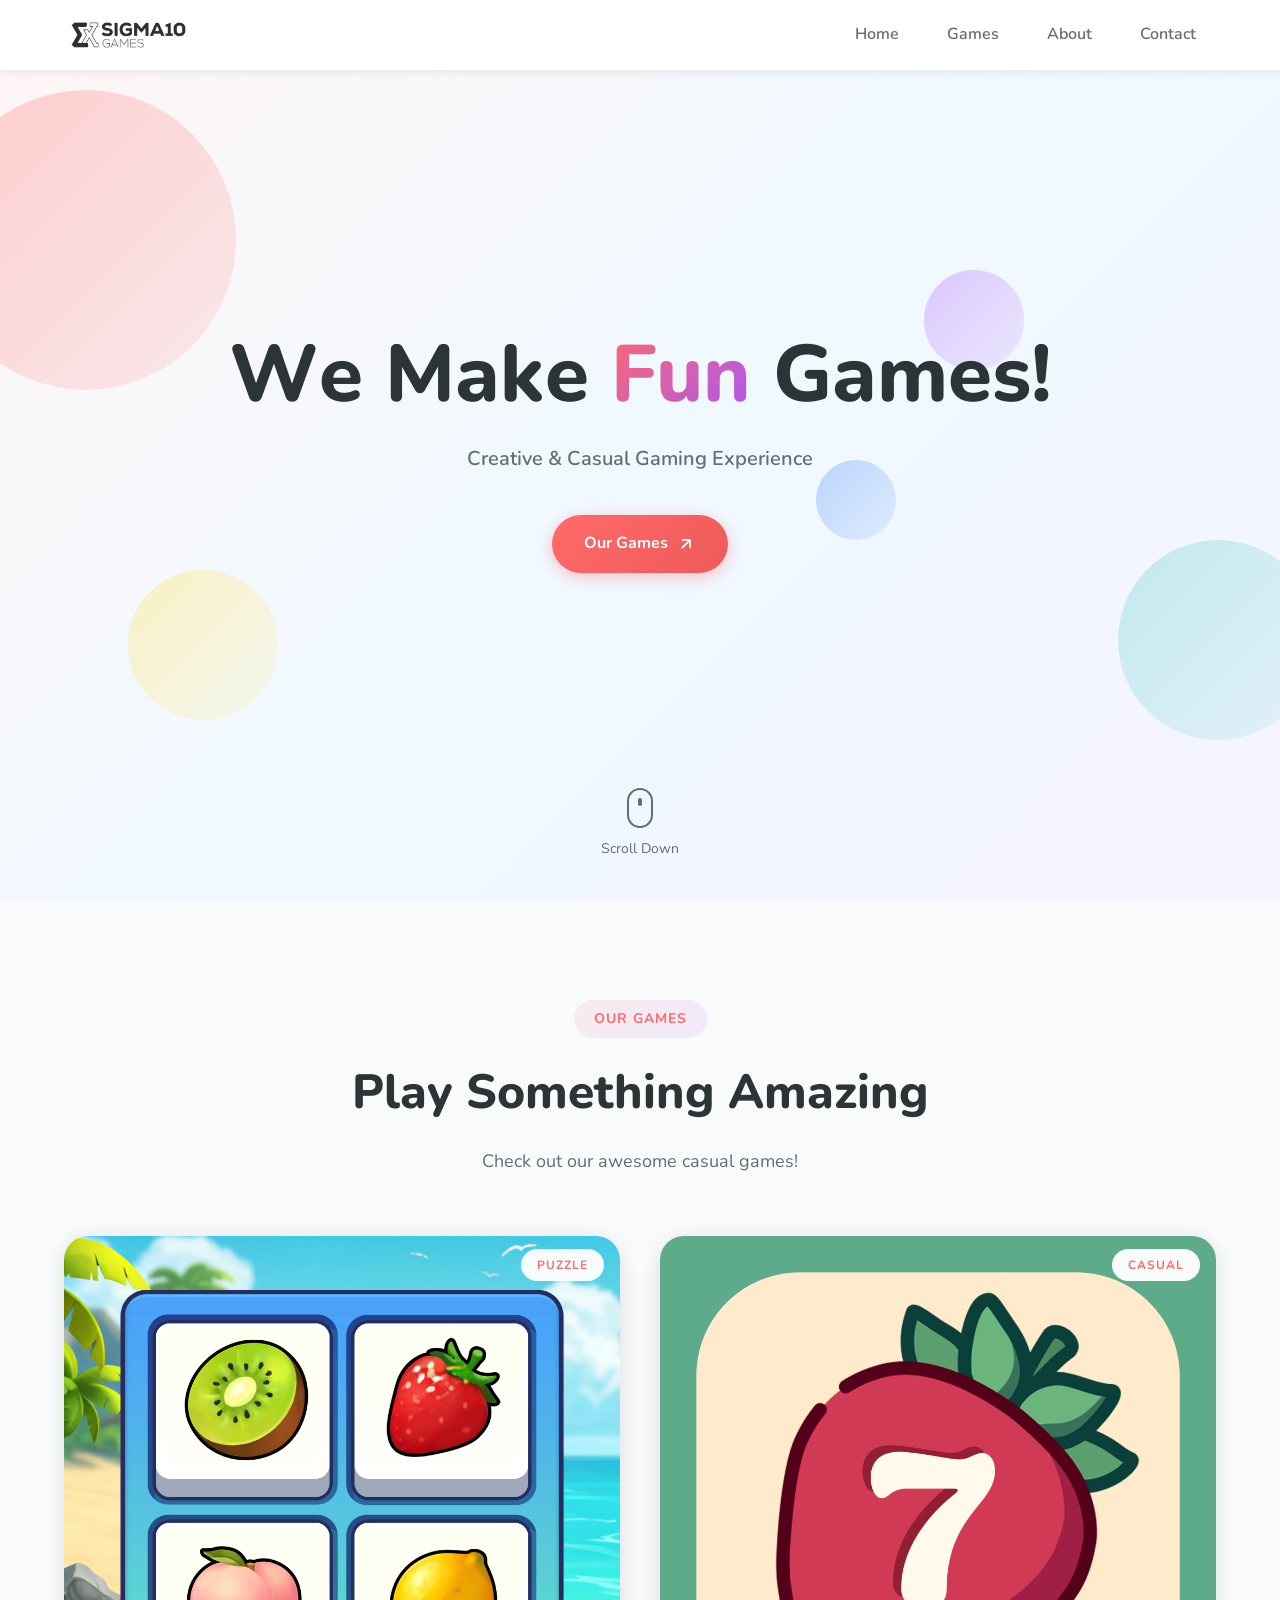
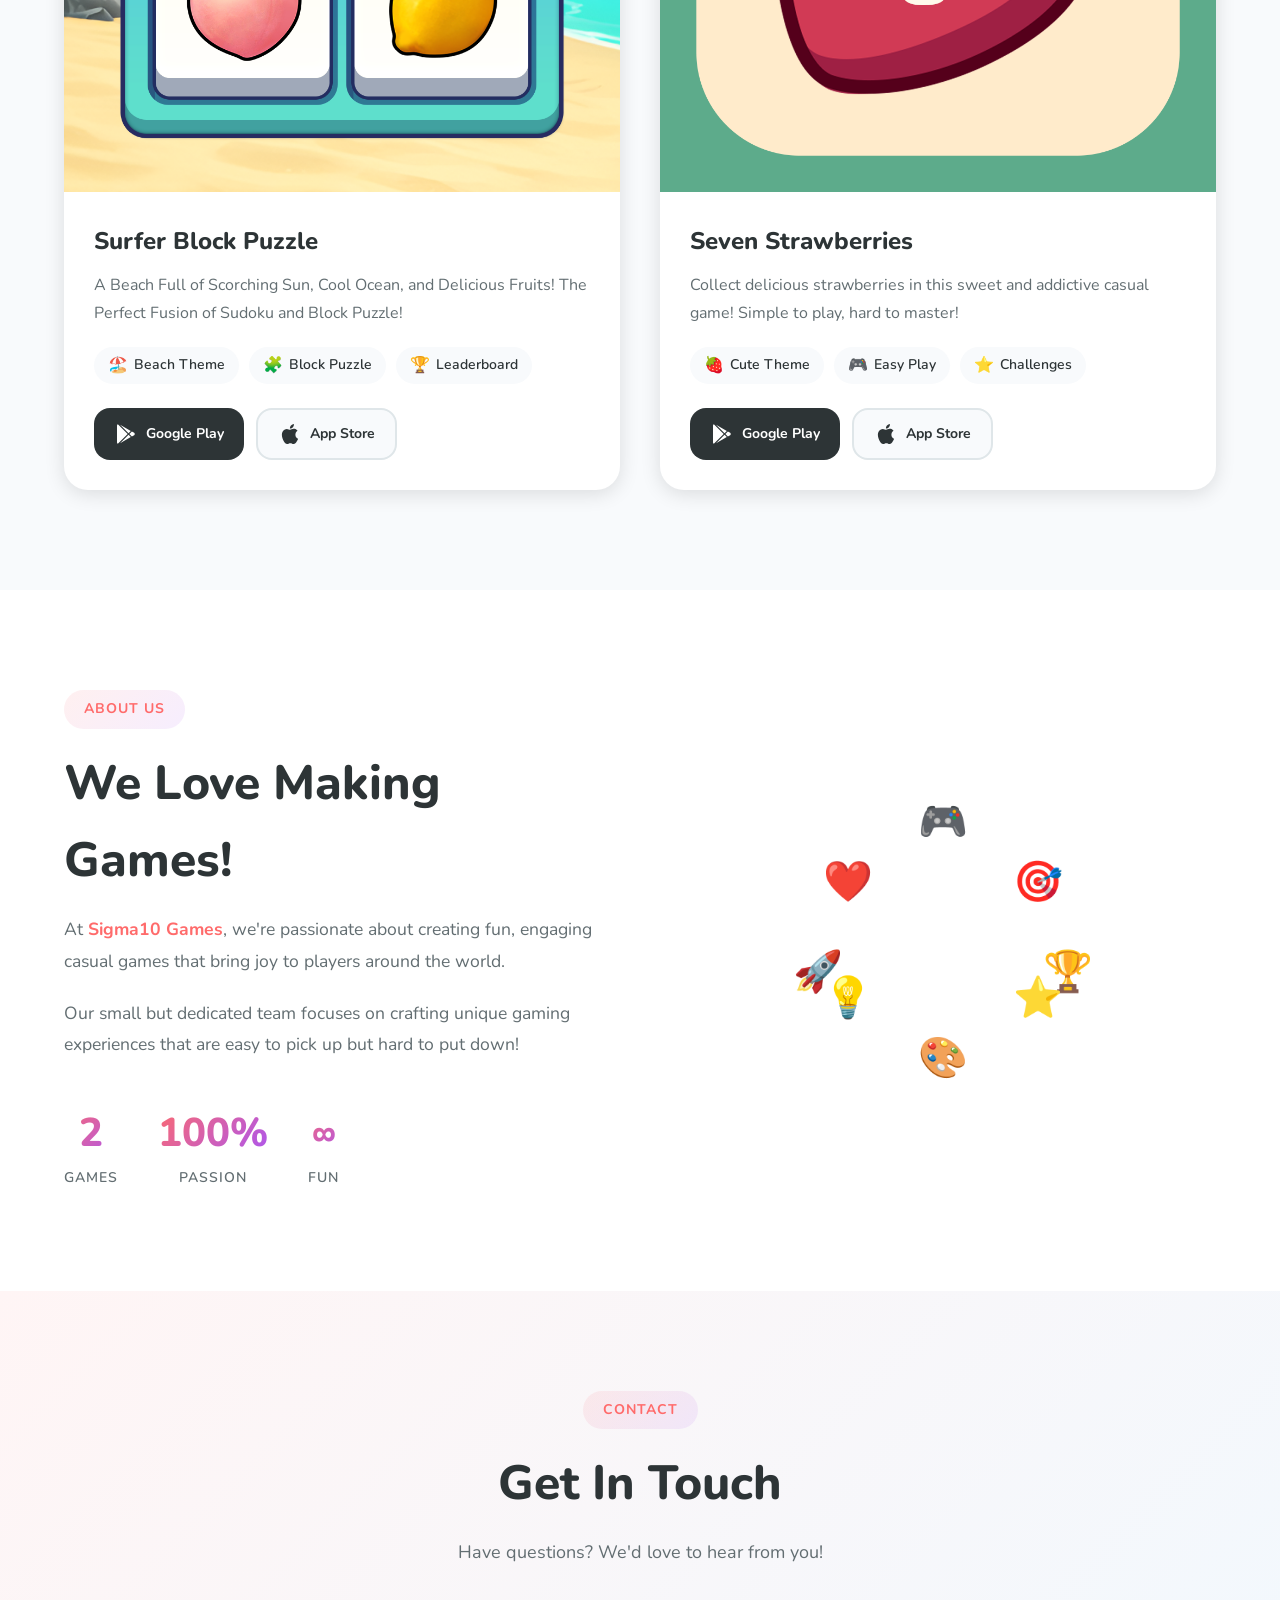
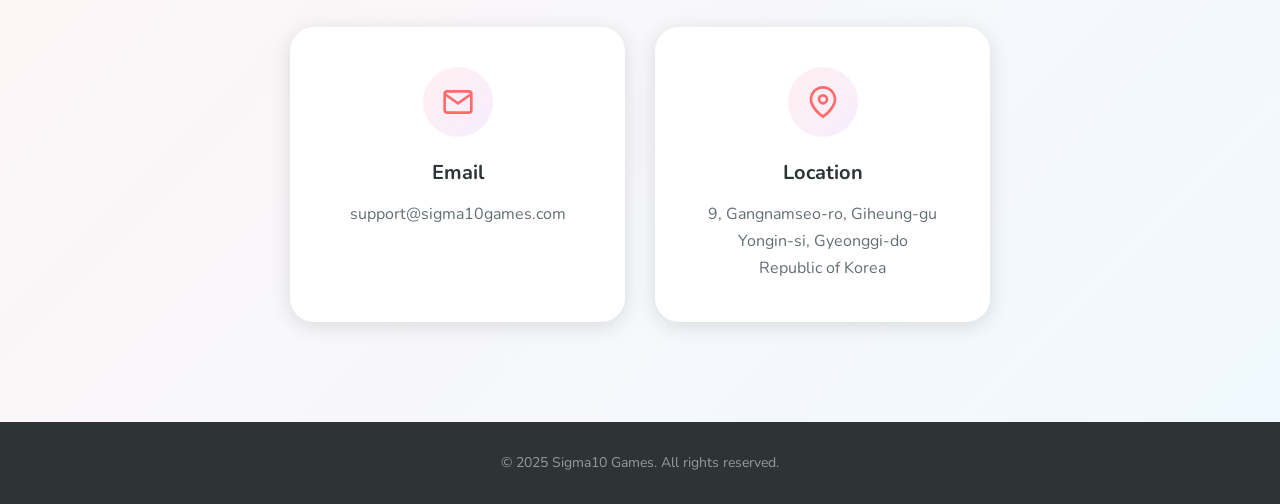
==== commit 6d408f7b: "Remove nav title text and footer logo/tagline, bump cache version to v3 Co-Authored-By: Claude Opus " ====
--- a/index.html
+++ b/index.html
@@ -7,7 +7,7 @@
     <title>Sigma10 Games</title>
     <link rel="icon" type="image/x-icon" href="assets/favicon.ico">
     <link href="https://fonts.googleapis.com/css2?family=Nunito:wght@400;600;700;800&display=swap" rel="stylesheet">
-    <link rel="stylesheet" href="css/styles.css?v=2">
+    <link rel="stylesheet" href="css/styles.css?v=3">
 </head>
 <body>
     <!-- Navigation -->
@@ -15,7 +15,6 @@
         <div class="container nav-container">
             <a href="#" class="logo">
                 <img src="assets/img/SIGMA10_LOGO.png" alt="Sigma10 Games">
-                <span>Sigma10 Games</span>
             </a>
             <ul class="nav-links">
                 <li><a href="#home">Home</a></li>
@@ -230,19 +229,12 @@
     <!-- Footer -->
     <footer class="footer">
         <div class="container">
-            <div class="footer-content">
-                <div class="footer-logo">
-                    <img src="assets/img/SIGMA10_LOGO.png" alt="Sigma10 Games">
-                    <span>Sigma10 Games</span>
-                </div>
-                <p class="footer-tagline">Making games that make you smile!</p>
-            </div>
             <div class="footer-bottom">
                 <p>&copy; 2025 Sigma10 Games. All rights reserved.</p>
             </div>
         </div>
     </footer>
 
-    <script src="js/scripts.js?v=2"></script>
+    <script src="js/scripts.js?v=3"></script>
 </body>
 </html>
--- a/css/styles.css
+++ b/css/styles.css
@@ -639,36 +639,11 @@
 .footer {
     background: var(--dark);
     color: var(--white);
-    padding: 60px 0 30px;
-}
-
-.footer-content {
-    text-align: center;
-    margin-bottom: 40px;
-}
-
-.footer-logo {
-    display: inline-flex;
-    align-items: center;
-    gap: 12px;
-    font-size: 1.5rem;
-    font-weight: 800;
-    margin-bottom: 16px;
-}
-
-.footer-logo img {
-    height: 50px;
-}
-
-.footer-tagline {
-    color: rgba(255, 255, 255, 0.7);
-    font-size: 1.1rem;
+    padding: 30px 0;
 }
 
 .footer-bottom {
     text-align: center;
-    padding-top: 30px;
-    border-top: 1px solid rgba(255, 255, 255, 0.1);
 }
 
 .footer-bottom p {
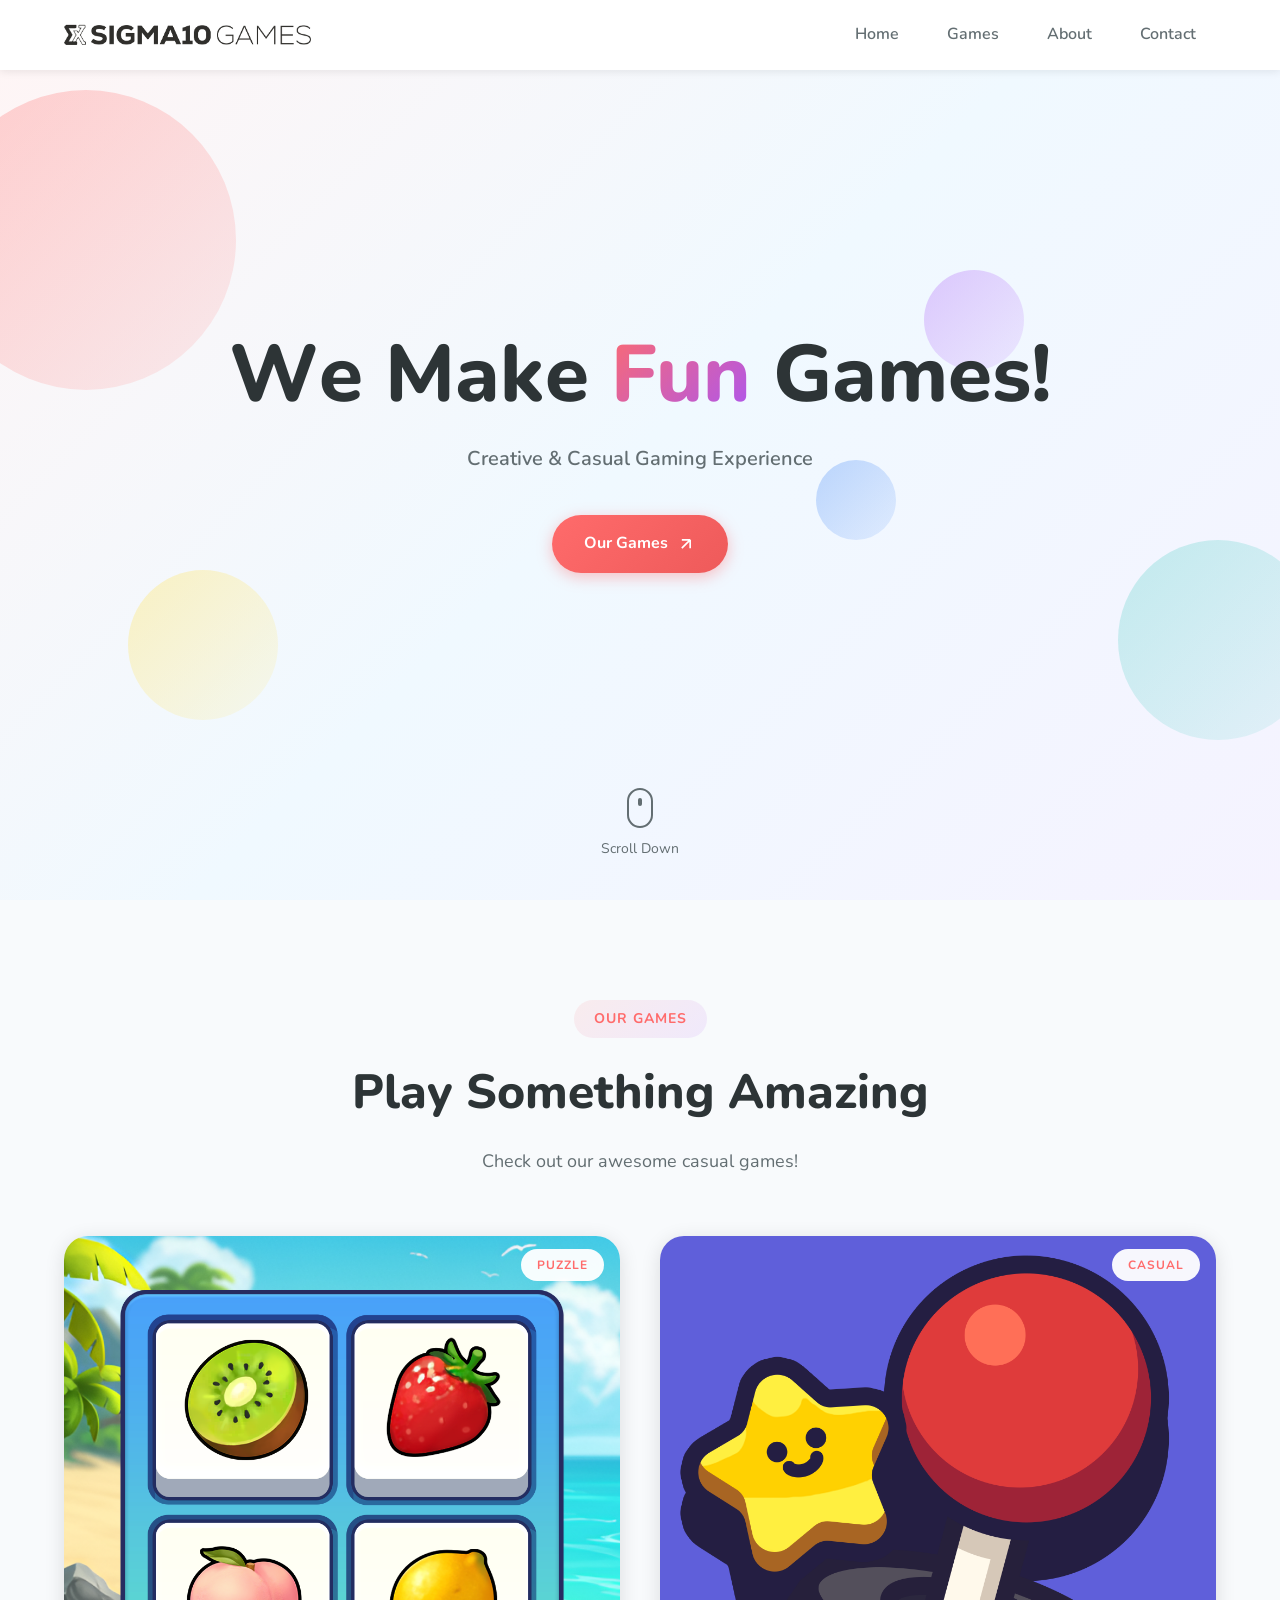
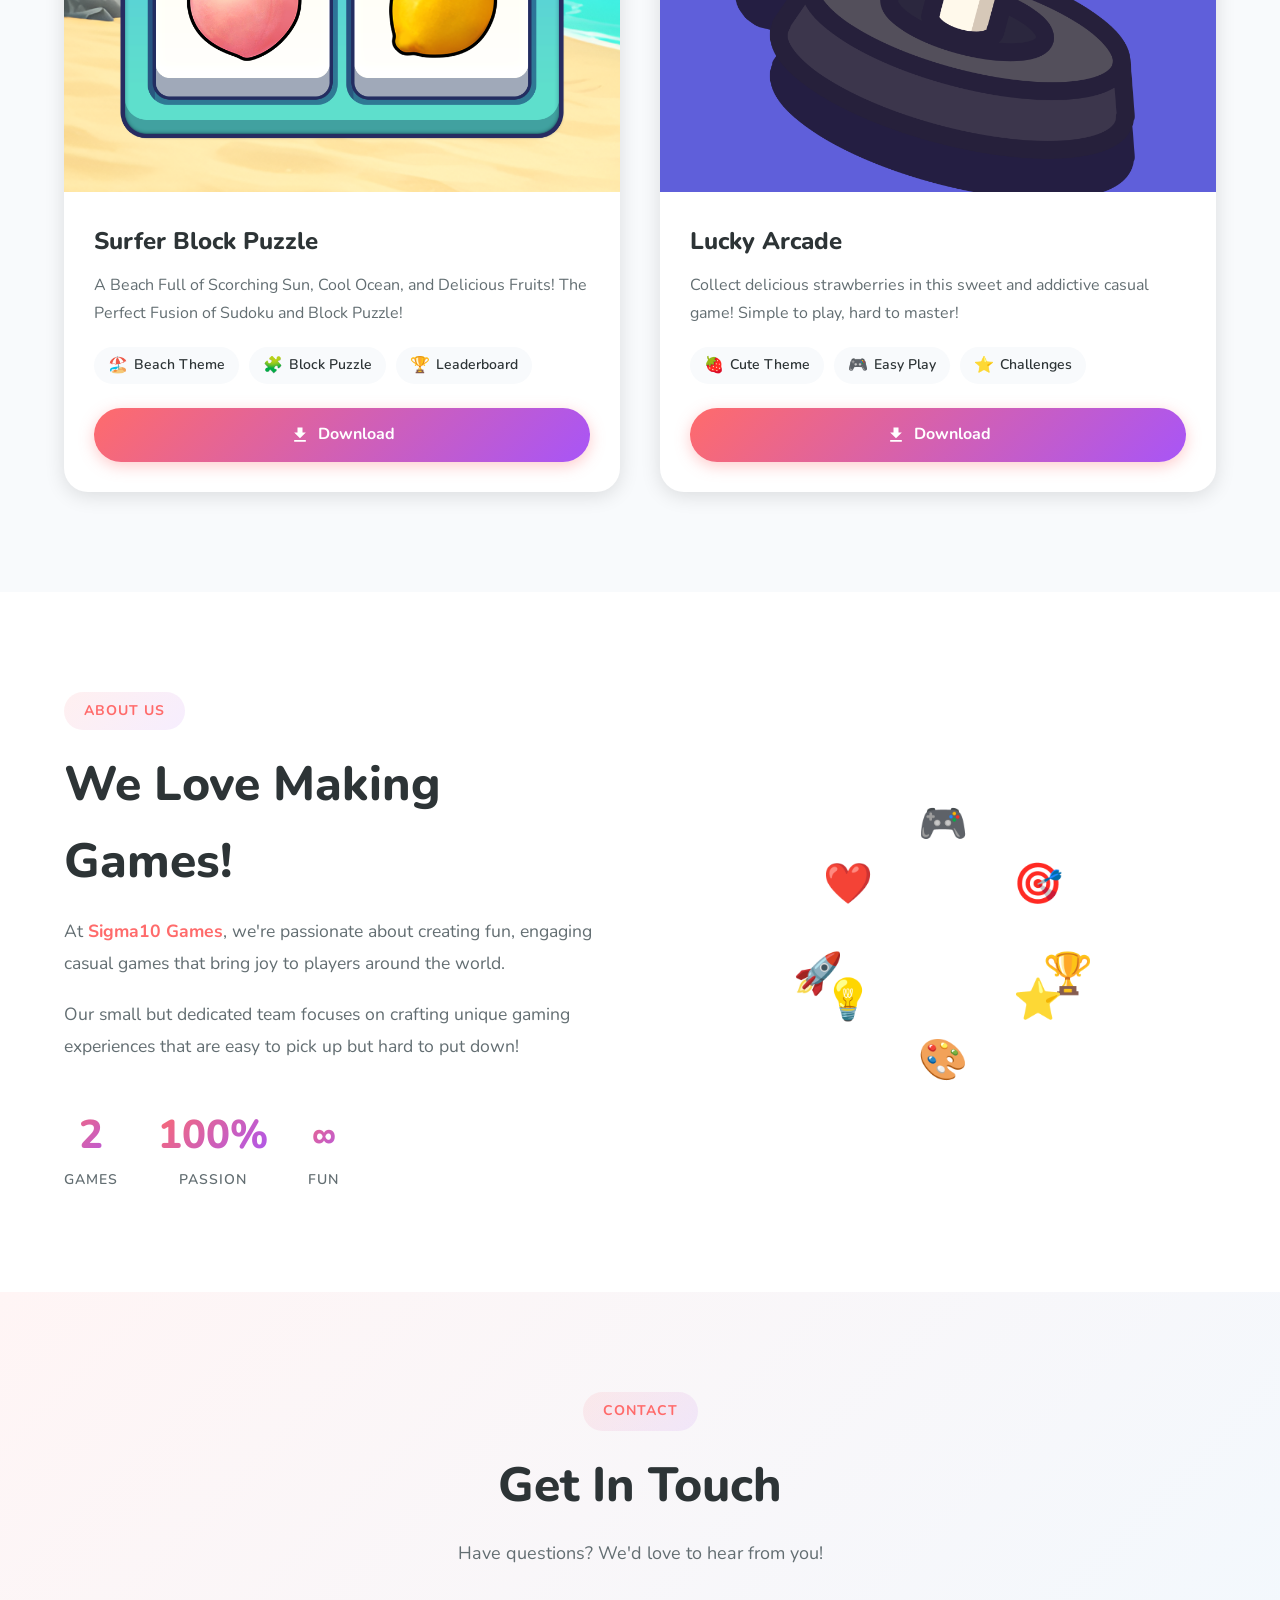
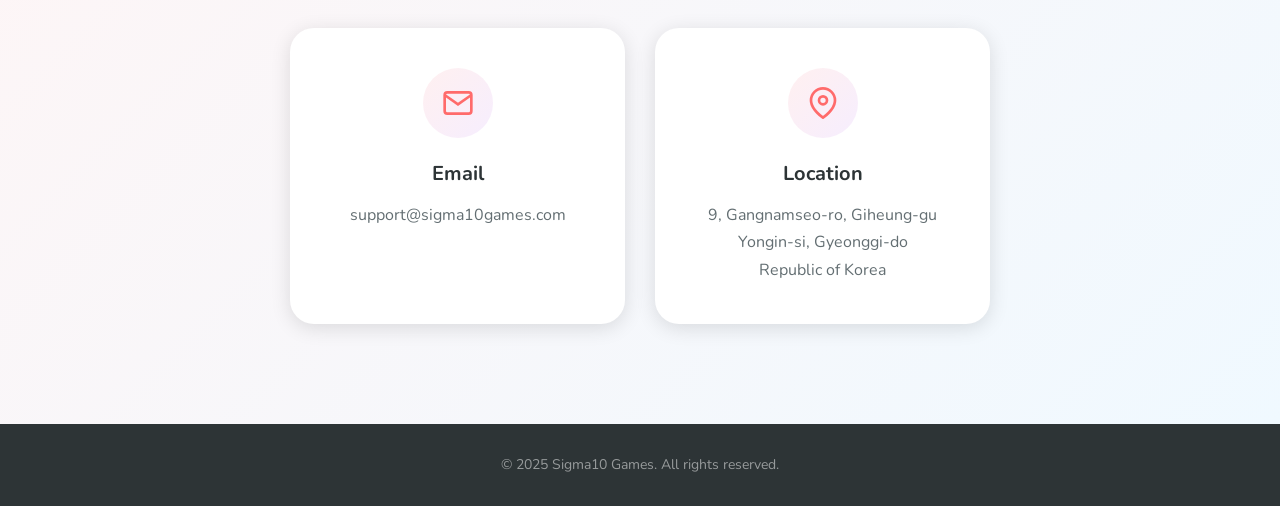
==== commit 12a3b4d9: "Add smart store redirect pages and rebrand Seven Strawberries to Lucky Arcade - Add OS-detecting red" ====
--- a/index.html
+++ b/index.html
@@ -91,32 +91,29 @@
                             <span class="feature"><span class="feature-icon">🏆</span> Leaderboard</span>
                         </div>
                         <div class="game-links">
-                            <a href="https://play.google.com/store/apps/details?id=com.marina.projj" target="_blank" class="store-btn google-play">
-                                <svg viewBox="0 0 24 24" width="24" height="24">
-                                    <path fill="currentColor" d="M3,20.5V3.5C3,2.91 3.34,2.39 3.84,2.15L13.69,12L3.84,21.85C3.34,21.6 3,21.09 3,20.5M16.81,15.12L6.05,21.34L14.54,12.85L16.81,15.12M20.16,10.81C20.5,11.08 20.75,11.5 20.75,12C20.75,12.5 20.5,12.92 20.16,13.19L17.89,14.5L15.39,12L17.89,9.5L20.16,10.81M6.05,2.66L16.81,8.88L14.54,11.15L6.05,2.66Z"/>
+                            <a href="games/surfer-block-puzzle/index.html"
+                               class="store-btn smart-download"
+                               data-android="https://play.google.com/store/apps/details?id=com.marina.projj"
+                               data-ios="https://apps.apple.com/app/id6695753098">
+                                <svg viewBox="0 0 24 24" width="20" height="20">
+                                    <path fill="currentColor" d="M5,20H19V18H5M19,9H15V3H9V9H5L12,16L19,9Z"/>
                                 </svg>
-                                <span>Google Play</span>
+                                <span>Download</span>
                             </a>
-                            <a href="https://apps.apple.com/app/id6695753098" target="_blank" class="store-btn app-store">
-                                <svg viewBox="0 0 24 24" width="24" height="24">
-                                    <path fill="currentColor" d="M18.71,19.5C17.88,20.74 17,21.95 15.66,21.97C14.32,22 13.89,21.18 12.37,21.18C10.84,21.18 10.37,21.95 9.1,22C7.79,22.05 6.8,20.68 5.96,19.47C4.25,17 2.94,12.45 4.7,9.39C5.57,7.87 7.13,6.91 8.82,6.88C10.1,6.86 11.32,7.75 12.11,7.75C12.89,7.75 14.37,6.68 15.92,6.84C16.57,6.87 18.39,7.1 19.56,8.82C19.47,8.88 17.39,10.1 17.41,12.63C17.44,15.65 20.06,16.66 20.09,16.67C20.06,16.74 19.67,18.11 18.71,19.5M13,3.5C13.73,2.67 14.94,2.04 15.94,2C16.07,3.17 15.6,4.35 14.9,5.19C14.21,6.04 13.07,6.7 11.95,6.61C11.8,5.46 12.36,4.26 13,3.5Z"/>
-                                </svg>
-                                <span>App Store</span>
-                            </a>
-                        </div>
-                    </div>
-                </div>
-
-                <!-- Game 2: Seven Strawberries -->
+                        </div>
+                    </div>
+                </div>
+
+                <!-- Game 2: Lucky Arcade -->
                 <div class="game-card">
                     <div class="game-image">
-                        <img src="assets/img/portfolio/seven_strawberries.png" alt="Seven Strawberries">
+                        <img src="assets/img/portfolio/lucky_arcade.png" alt="Lucky Arcade">
                         <div class="game-overlay">
                             <span class="game-badge">Casual</span>
                         </div>
                     </div>
                     <div class="game-content">
-                        <h3 class="game-title">Seven Strawberries</h3>
+                        <h3 class="game-title">Lucky Arcade</h3>
                         <p class="game-desc">
                             Collect delicious strawberries in this sweet and addictive casual game!
                             Simple to play, hard to master!
@@ -127,17 +124,14 @@
                             <span class="feature"><span class="feature-icon">⭐</span> Challenges</span>
                         </div>
                         <div class="game-links">
-                            <a href="https://play.google.com/store/apps/details?id=com.sigma10games.sevenstrawberries" target="_blank" class="store-btn google-play">
-                                <svg viewBox="0 0 24 24" width="24" height="24">
-                                    <path fill="currentColor" d="M3,20.5V3.5C3,2.91 3.34,2.39 3.84,2.15L13.69,12L3.84,21.85C3.34,21.6 3,21.09 3,20.5M16.81,15.12L6.05,21.34L14.54,12.85L16.81,15.12M20.16,10.81C20.5,11.08 20.75,11.5 20.75,12C20.75,12.5 20.5,12.92 20.16,13.19L17.89,14.5L15.39,12L17.89,9.5L20.16,10.81M6.05,2.66L16.81,8.88L14.54,11.15L6.05,2.66Z"/>
+                            <a href="games/lucky-arcade/index.html"
+                               class="store-btn smart-download"
+                               data-android="https://play.google.com/store/apps/details?id=com.sigma10games.sevenstrawberries"
+                               data-ios="https://apps.apple.com/app/id6746425156">
+                                <svg viewBox="0 0 24 24" width="20" height="20">
+                                    <path fill="currentColor" d="M5,20H19V18H5M19,9H15V3H9V9H5L12,16L19,9Z"/>
                                 </svg>
-                                <span>Google Play</span>
-                            </a>
-                            <a href="https://apps.apple.com/app/id6746425156" target="_blank" class="store-btn app-store">
-                                <svg viewBox="0 0 24 24" width="24" height="24">
-                                    <path fill="currentColor" d="M18.71,19.5C17.88,20.74 17,21.95 15.66,21.97C14.32,22 13.89,21.18 12.37,21.18C10.84,21.18 10.37,21.95 9.1,22C7.79,22.05 6.8,20.68 5.96,19.47C4.25,17 2.94,12.45 4.7,9.39C5.57,7.87 7.13,6.91 8.82,6.88C10.1,6.86 11.32,7.75 12.11,7.75C12.89,7.75 14.37,6.68 15.92,6.84C16.57,6.87 18.39,7.1 19.56,8.82C19.47,8.88 17.39,10.1 17.41,12.63C17.44,15.65 20.06,16.66 20.09,16.67C20.06,16.74 19.67,18.11 18.71,19.5M13,3.5C13.73,2.67 14.94,2.04 15.94,2C16.07,3.17 15.6,4.35 14.9,5.19C14.21,6.04 13.07,6.7 11.95,6.61C11.8,5.46 12.36,4.26 13,3.5Z"/>
-                                </svg>
-                                <span>App Store</span>
+                                <span>Download</span>
                             </a>
                         </div>
                     </div>
--- a/css/styles.css
+++ b/css/styles.css
@@ -472,25 +472,20 @@
     transition: var(--transition);
 }
 
-.store-btn.google-play {
-    background: var(--dark);
+.store-btn.smart-download {
+    background: linear-gradient(135deg, var(--primary), var(--purple));
     color: var(--white);
-}
-
-.store-btn.google-play:hover {
-    background: #1a1a1a;
-    transform: translateY(-2px);
-}
-
-.store-btn.app-store {
-    background: var(--bg-light);
-    color: var(--dark);
-    border: 2px solid var(--light-gray);
-}
-
-.store-btn.app-store:hover {
-    border-color: var(--dark);
-    transform: translateY(-2px);
+    width: 100%;
+    justify-content: center;
+    padding: 14px 24px;
+    font-size: 1rem;
+    border-radius: var(--radius-full);
+    box-shadow: 0 4px 15px rgba(255, 107, 107, 0.35);
+}
+
+.store-btn.smart-download:hover {
+    transform: translateY(-3px);
+    box-shadow: 0 8px 25px rgba(255, 107, 107, 0.5);
 }
 
 /* ===== About Section ===== */
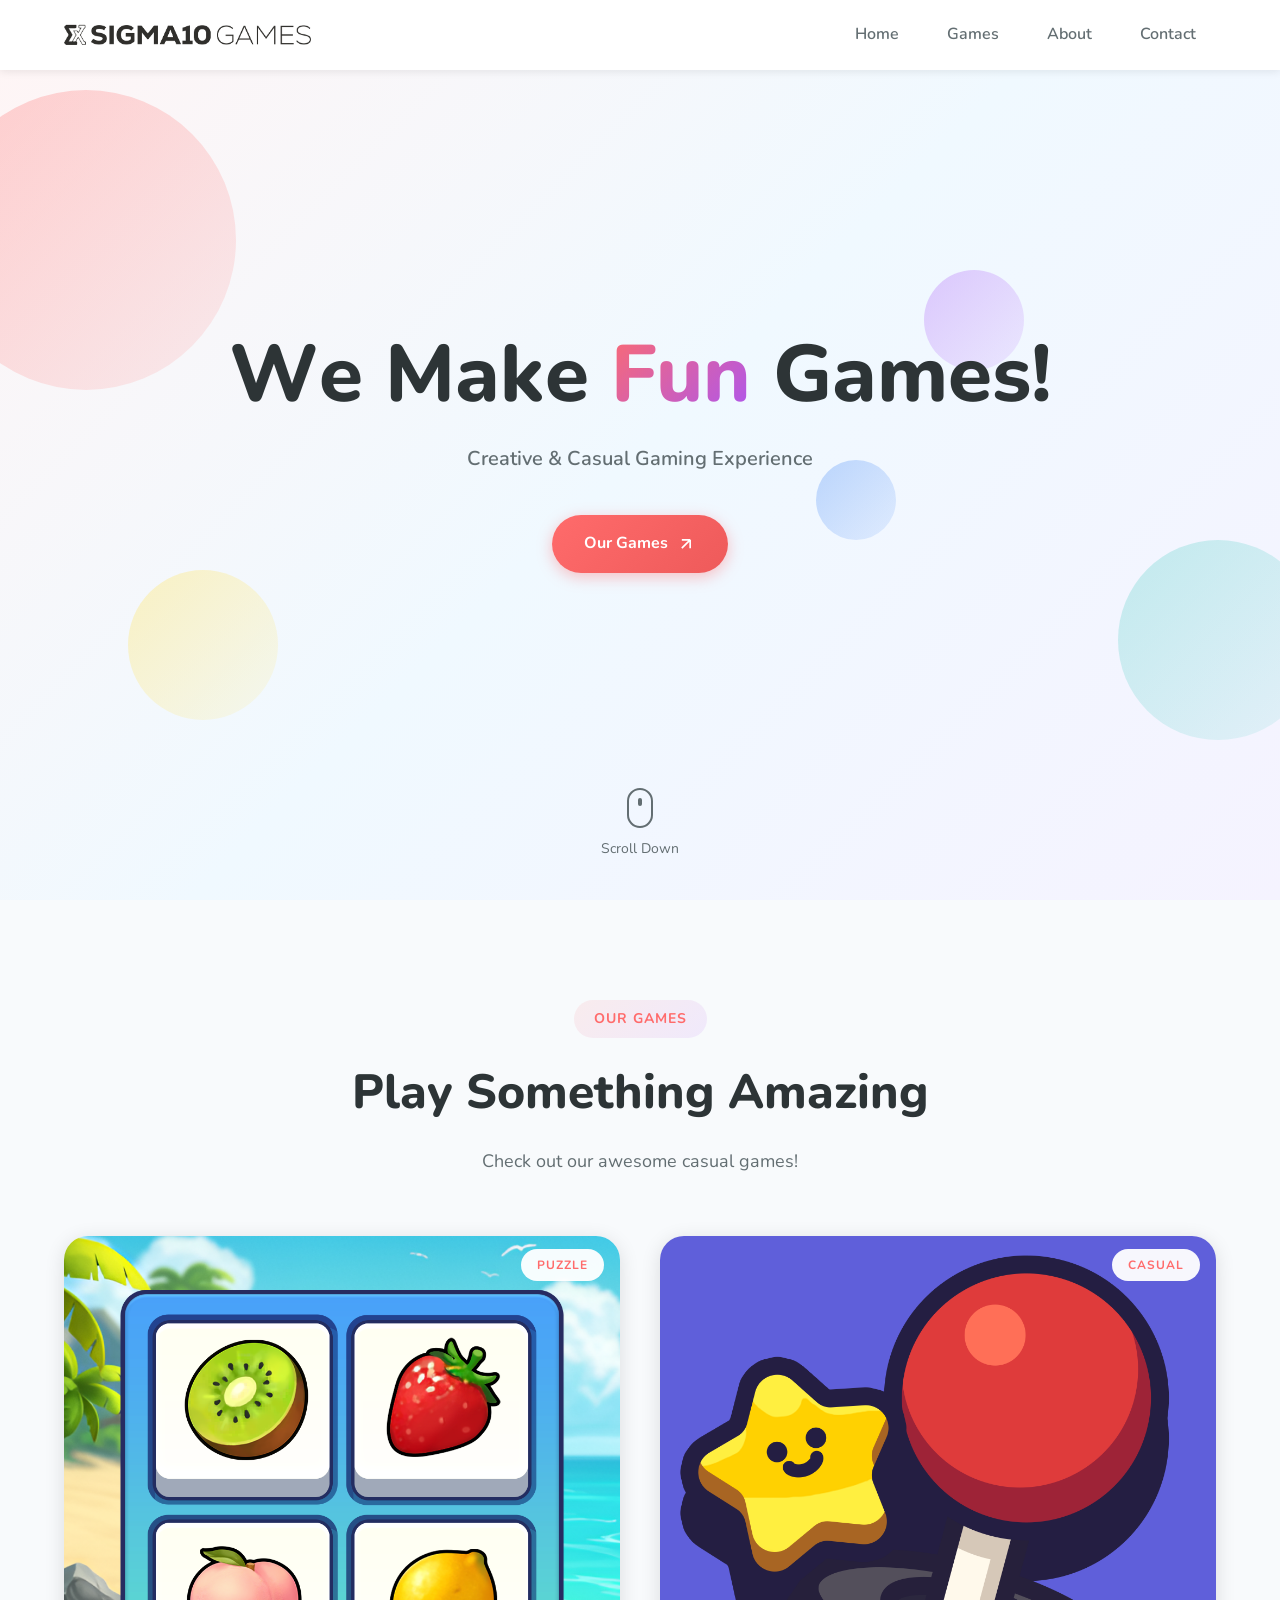
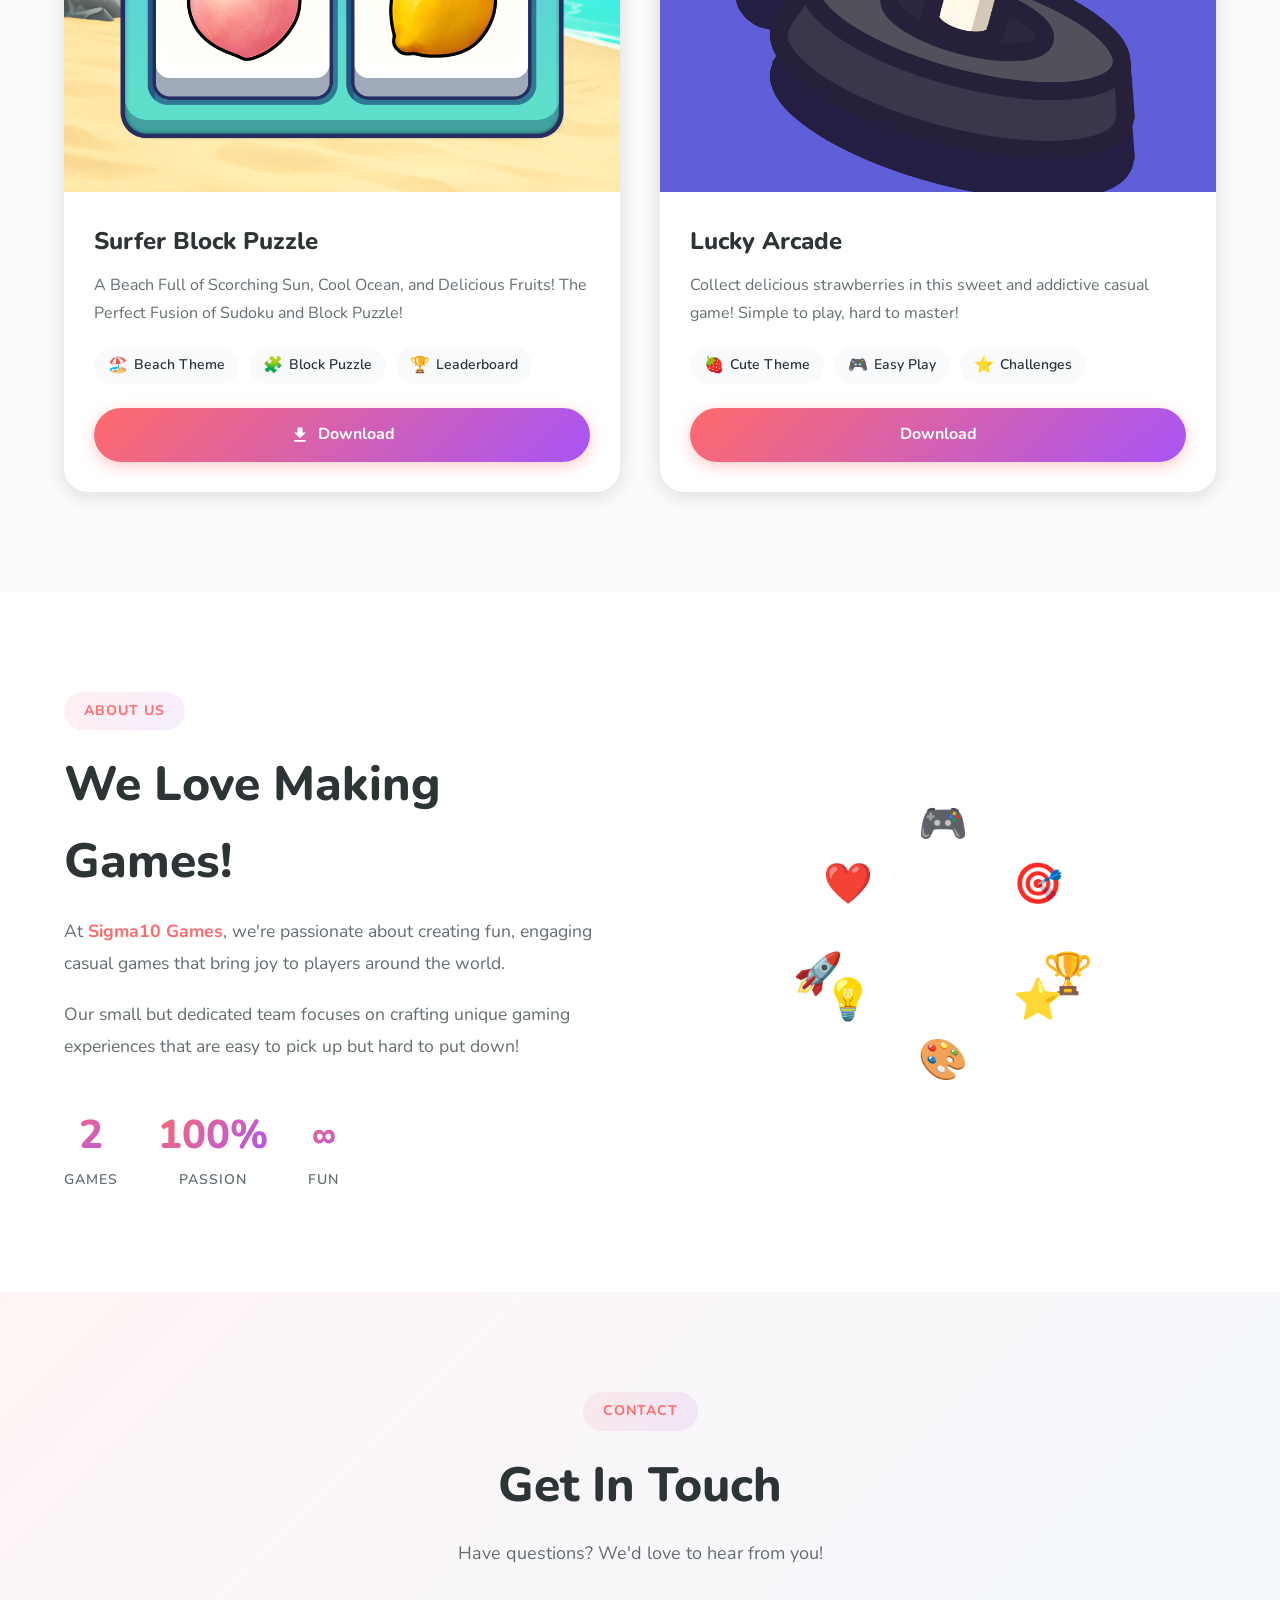
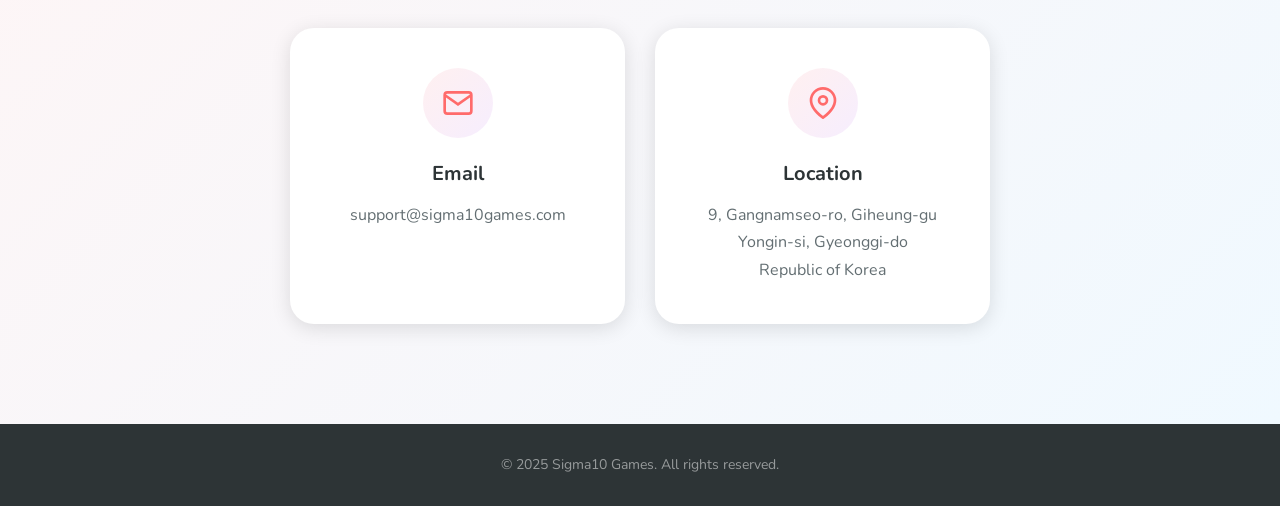
==== commit 0d532abd: "Temporarily disable App Store for Lucky Arcade (not yet released on iOS) Co-Authored-By: Claude Sonn" ====
--- a/index.html
+++ b/index.html
@@ -1,10 +1,24 @@
 <!DOCTYPE html>
-<html lang="ko">
+<html lang="en">
 <head>
     <meta charset="UTF-8">
     <meta name="viewport" content="width=device-width, initial-scale=1.0">
     <meta name="description" content="Sigma10 Games - We make fun and creative casual games!">
     <title>Sigma10 Games</title>
+
+    <!-- Open Graph -->
+    <meta property="og:type" content="website">
+    <meta property="og:url" content="https://sigma10games.com/">
+    <meta property="og:title" content="Sigma10 Games">
+    <meta property="og:description" content="We make fun and creative casual games!">
+    <meta property="og:image" content="https://sigma10games.com/assets/img/SIGMA10_LOGO.png">
+    <meta property="og:site_name" content="Sigma10 Games">
+
+    <!-- Twitter Card -->
+    <meta name="twitter:card" content="summary">
+    <meta name="twitter:title" content="Sigma10 Games">
+    <meta name="twitter:description" content="We make fun and creative casual games!">
+    <meta name="twitter:image" content="https://sigma10games.com/assets/img/SIGMA10_LOGO.png">
     <link rel="icon" type="image/x-icon" href="assets/favicon.ico">
     <link href="https://fonts.googleapis.com/css2?family=Nunito:wght@400;600;700;800&display=swap" rel="stylesheet">
     <link rel="stylesheet" href="css/styles.css?v=3">
@@ -127,7 +141,6 @@
                             <a href="games/lucky-arcade/index.html"
                                class="store-btn smart-download"
                                data-android="https://play.google.com/store/apps/details?id=com.sigma10games.sevenstrawberries"
-                               data-ios="https://apps.apple.com/app/id6746425156">
                                 <svg viewBox="0 0 24 24" width="20" height="20">
                                     <path fill="currentColor" d="M5,20H19V18H5M19,9H15V3H9V9H5L12,16L19,9Z"/>
                                 </svg>
